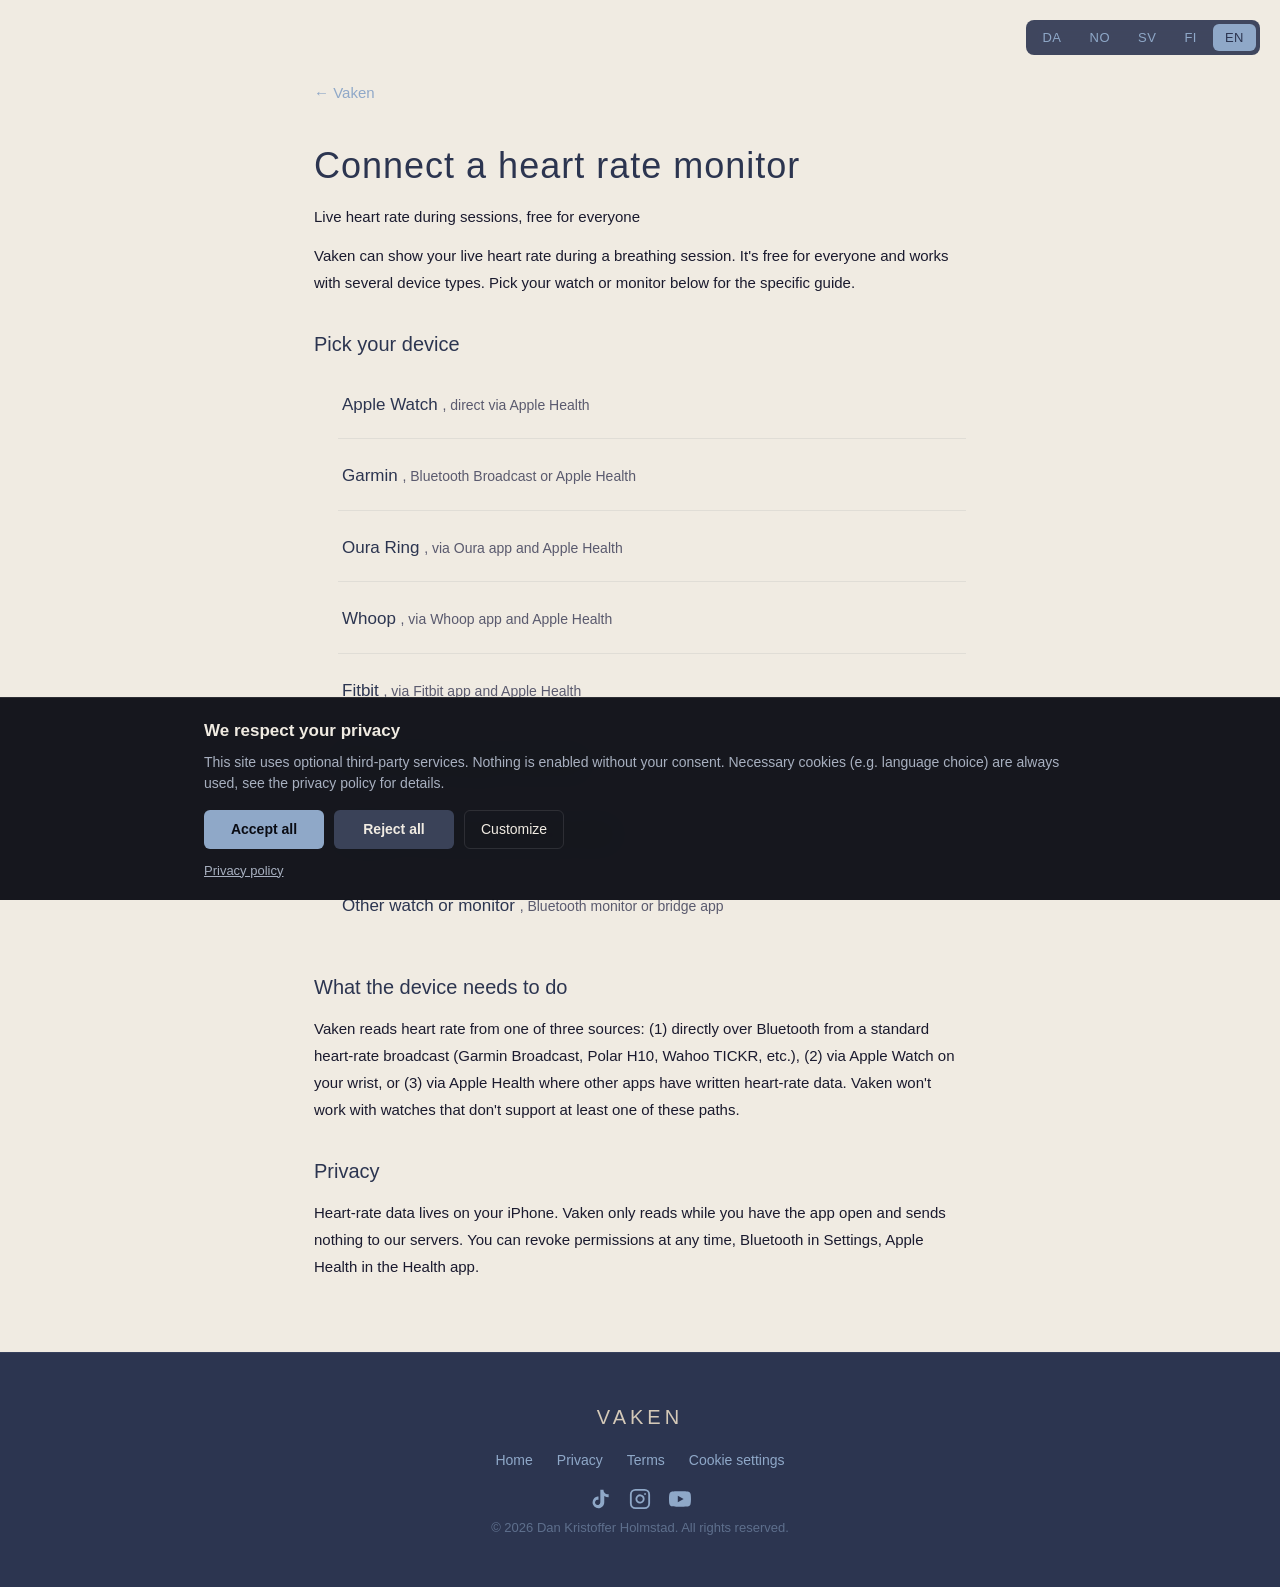
==== connect/index.html @ c530cd5b "feat(footer): tilføj TikTok, Instagram og YouTube i footer Sociale handles for HolmstadIT på alle tr" ====
<!DOCTYPE html>
<html lang="da">
<head>
    <meta charset="UTF-8">
    <meta name="viewport" content="width=device-width, initial-scale=1.0">
    <title>Tilkobl pulsmåler, Vaken</title>
    <meta name="description" content="Sådan får du live puls i Vaken. Apple Watch, Garmin, Oura Ring, Whoop, Fitbit, Polar, Suunto og andre Bluetooth-pulsmålere, gratis for alle.">
    <meta property="og:title" content="Tilkobl pulsmåler, Vaken">
    <meta property="og:description" content="Sådan får du live puls i Vaken, Apple Watch, Garmin, Oura, Whoop, Fitbit, Polar, Suunto og andre BLE-pulsmålere. Gratis for alle.">
    <meta property="og:url" content="https://vaken.dk/connect/">
    <meta property="og:image" content="https://vaken.dk/og-image.png">
    <meta property="og:type" content="website">
    <meta name="twitter:card" content="summary_large_image">
    <link rel="canonical" href="https://vaken.dk/connect/">
    <link rel="alternate" hreflang="x-default" href="https://vaken.dk/connect/">
    <link rel="alternate" hreflang="da" href="https://vaken.dk/connect/?lang=da">
    <link rel="alternate" hreflang="no" href="https://vaken.dk/connect/?lang=no">
    <link rel="alternate" hreflang="sv" href="https://vaken.dk/connect/?lang=sv">
    <link rel="alternate" hreflang="fi" href="https://vaken.dk/connect/?lang=fi">
    <link rel="alternate" hreflang="en" href="https://vaken.dk/connect/?lang=en">
    <link rel="stylesheet" href="/style.css">
    <link rel="stylesheet" href="/consent.css">
</head>
<body>
    <nav class="lang-nav" aria-label="Sprogvalg / Language">
        <button class="lang-btn active" data-lang="da" aria-label="Dansk" lang="da">DA</button>
        <button class="lang-btn" data-lang="no" aria-label="Norsk" lang="nb">NO</button>
        <button class="lang-btn" data-lang="sv" aria-label="Svenska" lang="sv">SV</button>
        <button class="lang-btn" data-lang="fi" aria-label="Suomi" lang="fi">FI</button>
        <button class="lang-btn" data-lang="en" aria-label="English" lang="en">EN</button>
    </nav>

    <section class="legal-page">
        <div class="container">
            <a href="/" class="back-link" data-da="&larr; Vaken" data-no="&larr; Vaken" data-sv="&larr; Vaken" data-fi="&larr; Vaken" data-en="&larr; Vaken">&larr; Vaken</a>

            <h1 data-da="Tilkobl pulsmåler" data-no="Koble til pulsmåler" data-sv="Anslut pulsmätare" data-fi="Yhdistä sykemittari" data-en="Connect a heart rate monitor">Tilkobl pulsmåler</h1>
            <p class="legal-date" data-da="Live puls under session, gratis for alle" data-no="Live puls under økt, gratis for alle" data-sv="Live puls under session, gratis för alla" data-fi="Live syke istunnon aikana, ilmainen kaikille" data-en="Live heart rate during sessions, free for everyone">Live puls under session, gratis for alle</p>

            <p data-da="Vaken kan vise din live puls under en vejrtræknings-session. Det er gratis for alle og virker med flere typer enheder. Vælg dit ur eller din pulsmåler nedenfor for at se den specifikke vejledning."
               data-no="Vaken kan vise live pulsen din under en pusteøkt. Det er gratis for alle og virker med flere typer enheter. Velg uret eller pulsmåleren din nedenfor for å se den spesifikke veiledningen."
               data-sv="Vaken kan visa din live puls under en andningssession. Det är gratis för alla och fungerar med flera typer av enheter. Välj din klocka eller pulsmätare nedan för att se den specifika guiden."
               data-fi="Vaken voi näyttää live sykkeesi hengitysistunnon aikana. Se on ilmainen kaikille ja toimii useiden laitetyyppien kanssa. Valitse kellosi tai sykemittarisi alta nähdäksesi tarkat ohjeet."
               data-en="Vaken can show your live heart rate during a breathing session. It's free for everyone and works with several device types. Pick your watch or monitor below for the specific guide.">
                Vaken kan vise din live puls under en vejrtræknings-session. Det er gratis for alle og virker med flere typer enheder. Vælg dit ur eller din pulsmåler nedenfor for at se den specifikke vejledning.
            </p>

            <h2 data-da="Vælg din enhed" data-no="Velg enheten din" data-sv="Välj din enhet" data-fi="Valitse laitteesi" data-en="Pick your device">Vælg din enhed</h2>

            <ul class="connect-list">
                <li><a href="/connect/apple-watch">Apple Watch <span class="connect-hint" data-da=", direkte via Apple Health" data-no=", direkte via Apple Health" data-sv=", direkt via Apple Health" data-fi=", suoraan Apple Healthin kautta" data-en=", direct via Apple Health">, direkte via Apple Health</span></a></li>
                <li><a href="/connect/garmin">Garmin <span class="connect-hint" data-da=", Bluetooth Broadcast eller Apple Health" data-no=", Bluetooth Broadcast eller Apple Health" data-sv=", Bluetooth Broadcast eller Apple Health" data-fi=", Bluetooth Broadcast tai Apple Health" data-en=", Bluetooth Broadcast or Apple Health">, Bluetooth Broadcast eller Apple Health</span></a></li>
                <li><a href="/connect/oura">Oura Ring <span class="connect-hint" data-da=", via Oura-app og Apple Health" data-no=", via Oura-app og Apple Health" data-sv=", via Oura-app och Apple Health" data-fi=", Oura-sovelluksen ja Apple Healthin kautta" data-en=", via Oura app and Apple Health">, via Oura-app og Apple Health</span></a></li>
                <li><a href="/connect/whoop">Whoop <span class="connect-hint" data-da=", via Whoop-app og Apple Health" data-no=", via Whoop-app og Apple Health" data-sv=", via Whoop-app och Apple Health" data-fi=", Whoop-sovelluksen ja Apple Healthin kautta" data-en=", via Whoop app and Apple Health">, via Whoop-app og Apple Health</span></a></li>
                <li><a href="/connect/fitbit">Fitbit <span class="connect-hint" data-da=", via Fitbit-app og Apple Health" data-no=", via Fitbit-app og Apple Health" data-sv=", via Fitbit-app och Apple Health" data-fi=", Fitbit-sovelluksen ja Apple Healthin kautta" data-en=", via Fitbit app and Apple Health">, via Fitbit-app og Apple Health</span></a></li>
                <li><a href="/connect/polar">Polar <span class="connect-hint" data-da=", Bluetooth-bælter eller Polar Flow" data-no=", Bluetooth-belter eller Polar Flow" data-sv=", Bluetooth-bälten eller Polar Flow" data-fi=", Bluetooth-vyö tai Polar Flow" data-en=", Bluetooth straps or Polar Flow">, Bluetooth-bælter eller Polar Flow</span></a></li>
                <li><a href="/connect/suunto">Suunto <span class="connect-hint" data-da=", via Suunto-app og Apple Health" data-no=", via Suunto-app og Apple Health" data-sv=", via Suunto-app och Apple Health" data-fi=", Suunto-sovelluksen ja Apple Healthin kautta" data-en=", via Suunto app and Apple Health">, via Suunto-app og Apple Health</span></a></li>
                <li><a href="/connect/other"><span data-da="Andet ur eller pulsmåler" data-no="Annet ur eller pulsmåler" data-sv="Annan klocka eller pulsmätare" data-fi="Muu kello tai sykemittari" data-en="Other watch or monitor">Andet ur eller pulsmåler</span> <span class="connect-hint" data-da=", Bluetooth-pulsmåler eller bridge-app" data-no=", Bluetooth-pulsmåler eller bridge-app" data-sv=", Bluetooth-pulsmätare eller bridge-app" data-fi=", Bluetooth-sykemittari tai bridge-sovellus" data-en=", Bluetooth monitor or bridge app">, Bluetooth-pulsmåler eller bridge-app</span></a></li>
            </ul>

            <h2 data-da="Hvad enheden skal kunne" data-no="Hva enheten må kunne" data-sv="Vad enheten behöver kunna" data-fi="Mitä laitteen pitää pystyä" data-en="What the device needs to do">Hvad enheten skal kunne</h2>
            <p data-da="Vaken læser puls fra en af tre kilder: (1) direkte over Bluetooth fra et standard pulsmåler-broadcast (Garmin Broadcast, Polar H10, Wahoo TICKR osv.), (2) via Apple Watch på dit håndled, eller (3) via Apple Health hvor andre apps har skrevet pulsdata ind. Vaken kommer ikke til at virke med ure der ikke understøtter mindst én af disse veje."
               data-no="Vaken leser puls fra én av tre kilder: (1) direkte over Bluetooth fra et standard pulsmåler-broadcast (Garmin Broadcast, Polar H10, Wahoo TICKR osv.), (2) via Apple Watch på håndleddet ditt, eller (3) via Apple Health hvor andre apper har skrevet pulsdata. Vaken vil ikke fungere med ure som ikke støtter minst én av disse veiene."
               data-sv="Vaken läser puls från en av tre källor: (1) direkt via Bluetooth från en standardpulsmätar-broadcast (Garmin Broadcast, Polar H10, Wahoo TICKR osv.), (2) via Apple Watch på handleden, eller (3) via Apple Health där andra appar har skrivit pulsdata. Vaken fungerar inte med klockor som inte stödjer minst en av dessa vägar."
               data-fi="Vaken lukee sykettä yhdestä kolmesta lähteestä: (1) suoraan Bluetoothin kautta standardisykemittarin broadcastista (Garmin Broadcast, Polar H10, Wahoo TICKR jne.), (2) ranteessasi olevan Apple Watchin kautta, tai (3) Apple Healthin kautta, johon muut sovellukset ovat kirjoittaneet sykedataa. Vaken ei toimi kelloilla, jotka eivät tue ainakin yhtä näistä reiteistä."
               data-en="Vaken reads heart rate from one of three sources: (1) directly over Bluetooth from a standard heart-rate broadcast (Garmin Broadcast, Polar H10, Wahoo TICKR, etc.), (2) via Apple Watch on your wrist, or (3) via Apple Health where other apps have written heart-rate data. Vaken won't work with watches that don't support at least one of these paths.">
                Vaken læser puls fra en af tre kilder: (1) direkte over Bluetooth fra et standard pulsmåler-broadcast (Garmin Broadcast, Polar H10, Wahoo TICKR osv.), (2) via Apple Watch på dit håndled, eller (3) via Apple Health hvor andre apps har skrevet pulsdata ind. Vaken kommer ikke til at virke med ure der ikke understøtter mindst én af disse veje.
            </p>

            <h2 data-da="Privatliv" data-no="Personvern" data-sv="Integritet" data-fi="Tietosuoja" data-en="Privacy">Privatliv</h2>
            <p data-da="Pulsdata bor på din iPhone. Vaken læser kun mens du har appen åben og sender intet til vores servere. Du kan trække tilladelser tilbage når som helst, Bluetooth i Indstillinger, Apple Health i Sundheds-appen."
               data-no="Pulsdata bor på iPhone-en din. Vaken leser kun mens du har appen åpen og sender ingenting til våre servere. Du kan trekke tillatelser tilbake når som helst, Bluetooth i Innstillinger, Apple Health i Helse-appen."
               data-sv="Pulsdata bor på din iPhone. Vaken läser bara medan du har appen öppen och skickar inget till våra servrar. Du kan dra tillbaka behörigheter när som helst, Bluetooth i Inställningar, Apple Health i Hälsa-appen."
               data-fi="Sykedata pysyy iPhonessasi. Vaken lukee vain kun sovellus on auki, eikä mitään lähetetä palvelimillemme. Voit perua luvat milloin tahansa, Bluetooth Asetuksissa, Apple Health Terveys-sovelluksessa."
               data-en="Heart-rate data lives on your iPhone. Vaken only reads while you have the app open and sends nothing to our servers. You can revoke permissions at any time, Bluetooth in Settings, Apple Health in the Health app.">
                Pulsdata bor på din iPhone. Vaken læser kun mens du har appen åben og sender intet til vores servere. Du kan trække tilladelser tilbage når som helst, Bluetooth i Indstillinger, Apple Health i Sundheds-appen.
            </p>
        </div>
    </section>

    <footer>
        <div class="container">
            <p class="footer-name">Vaken</p>
            <div class="footer-links">
                <a href="/" data-da="Forside" data-no="Forside" data-sv="Startsida" data-fi="Etusivu" data-en="Home">Forside</a>
                <a href="/privacy.html" data-da="Privatlivspolitik" data-no="Personvern" data-sv="Integritetspolicy" data-fi="Tietosuoja" data-en="Privacy">Privatlivspolitik</a>
                <a href="/terms.html" data-da="Vilkår" data-no="Vilkår" data-sv="Villkor" data-fi="Ehdot" data-en="Terms">Vilkår</a>
                <a href="#" data-cc-open-settings data-da="Cookie-indstillinger" data-no="Cookie-innstillinger" data-sv="Cookie-inställningar" data-fi="Evästeasetukset" data-en="Cookie settings">Cookie-indstillinger</a>
            </div>
            <div class="footer-social">
                <a href="https://www.tiktok.com/@HolmstadIT" aria-label="TikTok" target="_blank" rel="noopener noreferrer">
                    <svg viewBox="0 0 24 24" fill="currentColor" aria-hidden="true"><path d="M19.59 6.69a4.83 4.83 0 0 1-3.77-4.25V2h-3.45v13.67a2.89 2.89 0 0 1-5.2 1.74 2.89 2.89 0 0 1 2.31-4.64 2.93 2.93 0 0 1 .88.13V9.4a6.84 6.84 0 0 0-1-.05A6.33 6.33 0 0 0 5.8 20.1a6.34 6.34 0 0 0 10.86-4.43v-7a8.16 8.16 0 0 0 4.77 1.52v-3.4a4.85 4.85 0 0 1-1.84-.1z"/></svg>
                </a>
                <a href="https://www.instagram.com/holmstadit" aria-label="Instagram" target="_blank" rel="noopener noreferrer">
                    <svg viewBox="0 0 24 24" fill="none" stroke="currentColor" stroke-width="2" stroke-linecap="round" stroke-linejoin="round" aria-hidden="true"><rect x="2" y="2" width="20" height="20" rx="5" ry="5"/><path d="M16 11.37A4 4 0 1 1 12.63 8 4 4 0 0 1 16 11.37z"/><line x1="17.5" y1="6.5" x2="17.51" y2="6.5"/></svg>
                </a>
                <a href="https://www.youtube.com/@HolmstadIT" aria-label="YouTube" target="_blank" rel="noopener noreferrer">
                    <svg viewBox="0 0 24 24" fill="currentColor" aria-hidden="true"><path d="M23.5 6.2a3 3 0 0 0-2.1-2.1C19.6 3.6 12 3.6 12 3.6s-7.6 0-9.4.5A3 3 0 0 0 .5 6.2C0 8 0 12 0 12s0 4 .5 5.8a3 3 0 0 0 2.1 2.1c1.8.5 9.4.5 9.4.5s7.6 0 9.4-.5a3 3 0 0 0 2.1-2.1c.5-1.8.5-5.8.5-5.8s0-4-.5-5.8zM9.6 15.6V8.4l6.4 3.6-6.4 3.6z"/></svg>
                </a>
            </div>
            <p class="footer-copyright">&copy; 2026 Dan Kristoffer Holmstad. All rights reserved.</p>
        </div>
    </footer>

    <script>
        window.COOKIE_CONSENT_CONFIG = {
            privacyUrl: '/privacy',
            services: {
                'google-fonts': {
                    label: { da: 'Google Fonts', en: 'Google Fonts' },
                    description: {
                        da: 'Indlæser skrifttypen Inter fra Googles servere. Dette sender din IP-adresse til Google.',
                        en: 'Loads the Inter font from Google servers. This sends your IP address to Google.'
                    },
                    onAccept: function () {
                        var link = document.createElement('link');
                        link.rel = 'stylesheet';
                        link.href = 'https://fonts.googleapis.com/css2?family=Inter:wght@300;400;500;600&display=swap';
                        document.head.appendChild(link);
                    }
                }
            }
        };
    </script>
    <script src="/consent.js"></script>
    <script src="/script.js"></script>
</body>
</html>
---- style.css ----
/* Vaken Landing Page, vaken.dk */

:root {
    --fjord: #2C3550;
    --fjord-light: #3a4668;
    --sand: #D4C9B8;
    --steel: #8FA8C8;
    --birch: #F0EBE2;
    --white: #ffffff;
    --text: #1a1a2e;
    --text-muted: #5a5a6e;
}

* {
    margin: 0;
    padding: 0;
    box-sizing: border-box;
}

html {
    scroll-behavior: smooth;
}

body {
    font-family: 'Inter', -apple-system, BlinkMacSystemFont, sans-serif;
    color: var(--text);
    background: var(--birch);
    line-height: 1.6;
    overflow-x: hidden;
}

.container {
    max-width: 800px;
    margin: 0 auto;
    padding: 0 24px;
}

/* Language nav */
.lang-nav {
    position: fixed;
    top: 20px;
    right: 20px;
    z-index: 100;
    display: flex;
    gap: 4px;
    background: rgba(44, 53, 80, 0.9);
    backdrop-filter: blur(10px);
    border-radius: 8px;
    padding: 4px;
}

.lang-btn {
    background: none;
    border: none;
    color: var(--steel);
    font-family: 'Inter', sans-serif;
    font-size: 13px;
    font-weight: 500;
    padding: 6px 12px;
    border-radius: 6px;
    cursor: pointer;
    transition: all 0.2s;
    letter-spacing: 0.5px;
}

.lang-btn:hover {
    color: var(--white);
}

.lang-btn.active {
    background: var(--steel);
    color: var(--fjord);
}

/* Hero */
.hero {
    min-height: 100vh;
    display: flex;
    flex-direction: column;
    align-items: center;
    justify-content: center;
    text-align: center;
    background: var(--fjord);
    color: var(--sand);
    padding: 60px 24px;
    position: relative;
}

.ring-container {
    width: 180px;
    height: 180px;
    display: flex;
    align-items: center;
    justify-content: center;
    margin-bottom: 48px;
}

.ring {
    width: 120px;
    height: 120px;
    border: 3px solid var(--sand);
    border-radius: 50%;
    animation: breathe-hero 8s ease-in-out infinite;
    opacity: 0.8;
}

@keyframes breathe-hero {
    0% {
        transform: scale(0.7);
        opacity: 0.4;
        border-width: 3px;
    }
    37.5% { /* Peak ved 3s, enkelt keyframe giver blød overgang til udånding */
        transform: scale(1);
        opacity: 0.9;
        border-width: 3px;
    }
    100% {
        transform: scale(0.7);
        opacity: 0.4;
    }
}

.hero h1 {
    font-size: clamp(48px, 10vw, 80px);
    font-weight: 300;
    letter-spacing: 8px;
    text-transform: uppercase;
    margin-bottom: 16px;
    color: var(--birch);
}

.tagline {
    font-size: clamp(18px, 3vw, 24px);
    font-weight: 300;
    margin-bottom: 8px;
    color: var(--sand);
}

.subtitle {
    font-size: 15px;
    font-weight: 400;
    color: var(--steel);
    margin-bottom: 40px;
}

.cta-btn {
    display: inline-block;
    background: var(--sand);
    color: var(--fjord);
    text-decoration: none;
    font-family: 'Inter', sans-serif;
    font-size: 16px;
    font-weight: 500;
    padding: 14px 32px;
    border-radius: 8px;
    transition: all 0.3s;
    letter-spacing: 0.3px;
}

.cta-btn:hover {
    background: var(--birch);
    transform: translateY(-2px);
    box-shadow: 0 8px 24px rgba(0, 0, 0, 0.2);
}

/* Manifest, at-a-glance who + how + principles, just under hero */
.manifest {
    background: var(--fjord);
    color: var(--sand);
    padding: 72px 24px 88px;
    border-top: 1px solid rgba(143, 168, 200, 0.12);
}

.manifest .container {
    max-width: 760px;
}

.manifest-lead {
    font-size: clamp(17px, 2.4vw, 20px);
    line-height: 1.7;
    font-weight: 300;
    color: var(--birch);
    text-align: center;
    margin: 0 auto 48px;
    max-width: 640px;
}

.pledge {
    list-style: none;
    margin: 0;
    padding: 0;
    display: grid;
    grid-template-columns: repeat(3, 1fr);
    gap: 24px;
}

.pledge-item {
    display: flex;
    flex-direction: column;
    gap: 6px;
    padding: 20px 20px 22px;
    background: rgba(143, 168, 200, 0.06);
    border: 1px solid rgba(143, 168, 200, 0.14);
    border-radius: 10px;
    text-align: center;
}

.pledge-title {
    font-size: 15px;
    font-weight: 500;
    letter-spacing: 0.4px;
    color: var(--sand);
}

.pledge-body {
    font-size: 14px;
    line-height: 1.55;
    color: var(--steel);
    font-weight: 300;
}

@media (max-width: 600px) {
    .manifest {
        padding: 56px 20px 64px;
    }

    .pledge {
        grid-template-columns: 1fr;
        gap: 14px;
    }

    .pledge-item {
        padding: 16px 18px 18px;
    }
}

/* Try section - interactive ring */
.try-section {
    background: var(--fjord);
    padding: 80px 24px 100px;
    display: flex;
    flex-direction: column;
    align-items: center;
    gap: 32px;
    border-top: 1px solid rgba(143, 168, 200, 0.1);
}

.try-ring-container {
    display: flex;
    flex-direction: column;
    align-items: center;
    gap: 24px;
}

.try-ring {
    width: 200px;
    height: 200px;
    border: 3px solid var(--sand);
    border-radius: 50%;
    animation: breathe-try 8s linear infinite;
}

/* Sinus-bølge sampled med mange keyframes → én kontinuerlig bevægelse.
   Linear timing mellem samples → approksimerer rent sinus.
   3s indånding (0% → 37.5%), 5s udånding (37.5% → 100%). */
@keyframes breathe-try {
    0%    { transform: scale(0.500); opacity: 0.30; border-color: var(--steel); }
    4.7%  { transform: scale(0.519); opacity: 0.39; }
    9.4%  { transform: scale(0.573); opacity: 0.48; }
    14.1% { transform: scale(0.654); opacity: 0.57; }
    18.8% { transform: scale(0.750); opacity: 0.65; }
    23.4% { transform: scale(0.846); opacity: 0.74; }
    28.1% { transform: scale(0.927); opacity: 0.83; }
    32.8% { transform: scale(0.981); opacity: 0.92; }
    37.5% { transform: scale(1.000); opacity: 1.00; border-color: var(--sand); }
    45.3% { transform: scale(0.981); opacity: 0.92; }
    53.1% { transform: scale(0.927); opacity: 0.83; }
    60.9% { transform: scale(0.846); opacity: 0.74; }
    68.8% { transform: scale(0.750); opacity: 0.65; }
    76.6% { transform: scale(0.654); opacity: 0.57; }
    84.4% { transform: scale(0.573); opacity: 0.48; }
    92.2% { transform: scale(0.519); opacity: 0.39; }
    100%  { transform: scale(0.500); opacity: 0.30; border-color: var(--steel); }
}

.breathe-text {
    font-size: 15px;
    color: var(--steel);
    font-weight: 300;
    letter-spacing: 1px;
}

.rhythm-info {
    display: flex;
    align-items: center;
    gap: 12px;
    color: var(--sand);
    font-size: 18px;
    font-weight: 300;
}

.phase-label {
    min-width: 30px;
    text-align: center;
    opacity: 0.8;
}

.timer {
    font-size: 24px;
    font-weight: 300;
    opacity: 0.6;
    font-variant-numeric: tabular-nums;
}

/* Story */
.story {
    padding: 100px 24px;
    background: var(--birch);
}

.story h2 {
    font-size: clamp(28px, 5vw, 36px);
    font-weight: 300;
    color: var(--fjord);
    margin-bottom: 40px;
    text-align: center;
    letter-spacing: 1px;
}

.story blockquote {
    border-left: 3px solid var(--steel);
    padding: 24px 32px;
    margin: 0 0 32px 0;
    background: rgba(44, 53, 80, 0.04);
    border-radius: 0 8px 8px 0;
}

.story blockquote p {
    font-size: clamp(16px, 2.5vw, 19px);
    line-height: 1.8;
    color: var(--fjord);
    font-weight: 300;
    font-style: italic;
}

.story-body {
    font-size: 17px;
    line-height: 1.8;
    color: var(--text);
    max-width: 600px;
    margin: 0 auto 16px;
    text-align: center;
}

.story-author {
    text-align: center;
    color: var(--text-muted);
    font-size: 15px;
    font-weight: 400;
}

/* About */
.about {
    padding: 100px 24px;
    background: var(--white);
}

.about-layout {
    display: flex;
    align-items: center;
    gap: 56px;
    max-width: 900px;
    margin: 0 auto;
}

.about-image {
    flex: 0 0 320px;
}

.about-image img {
    width: 100%;
    border-radius: 12px;
    box-shadow: 0 12px 40px rgba(44, 53, 80, 0.15);
}

.about-text h2 {
    font-size: clamp(24px, 4vw, 32px);
    font-weight: 300;
    color: var(--fjord);
    margin-bottom: 20px;
    letter-spacing: 1px;
}

.about-text p {
    font-size: 16px;
    line-height: 1.8;
    color: var(--text);
    margin-bottom: 12px;
}

.about-text p:last-child {
    color: var(--text-muted);
}

@media (max-width: 700px) {
    .about-layout {
        flex-direction: column;
        gap: 32px;
        text-align: center;
    }

    .about-image {
        flex: none;
        max-width: 280px;
    }
}

/* Features */
.features {
    padding: 80px 24px 100px;
    background: var(--white);
}

.features h2 {
    font-size: clamp(28px, 5vw, 36px);
    font-weight: 300;
    color: var(--fjord);
    text-align: center;
    margin-bottom: 56px;
    letter-spacing: 1px;
}

.feature-grid {
    display: grid;
    grid-template-columns: repeat(auto-fit, minmax(240px, 1fr));
    gap: 40px;
    max-width: 900px;
    margin: 0 auto;
}

.feature-card {
    text-align: center;
    padding: 8px;
}

/* App demo video, kort skærmoptagelse af breathing-flowet i action.
   Placeret før screenshots-sektionen så brugeren ser bevægelsen først,
   så de tre stills som follow-up. Aspect-ratio reserverer plads inden
   videoen er loaded så layout ikke hopper. */
.app-demo {
    padding: 60px 24px 40px;
    background: var(--birch);
}

.app-demo h2 {
    font-size: clamp(24px, 4.5vw, 32px);
    font-weight: 300;
    color: var(--fjord);
    text-align: center;
    margin-bottom: 32px;
    letter-spacing: 1px;
}

.app-demo-video {
    display: block;
    width: 100%;
    max-width: 320px;
    height: auto;
    aspect-ratio: 720 / 1480;
    margin: 0 auto;
    border-radius: 28px;
    box-shadow: 0 16px 48px rgba(44, 53, 80, 0.22);
    background: var(--fjord);
}

/* App screenshots, viser hvordan appen ser ud i hånden, lige efter
   try-section så brugeren har "trukket vejret med ringen" og nu ser
   det live i appen. */
.app-screenshots {
    padding: 40px 24px 80px;
    background: var(--birch);
}

.app-screenshots h2 {
    font-size: clamp(24px, 4.5vw, 32px);
    font-weight: 300;
    color: var(--fjord);
    text-align: center;
    margin-bottom: 48px;
    letter-spacing: 1px;
}

.screenshots-grid {
    display: grid;
    grid-template-columns: repeat(auto-fit, minmax(220px, 1fr));
    gap: 40px;
    max-width: 900px;
    margin: 0 auto;
    align-items: start;
}

.screenshot-card {
    text-align: center;
}

.screenshot-card img {
    width: 100%;
    max-width: 260px;
    height: auto;
    border-radius: 28px;
    box-shadow: 0 12px 40px rgba(44, 53, 80, 0.18);
    display: block;
    margin: 0 auto;
}

.screenshot-caption {
    margin-top: 18px;
    font-size: 14px;
    color: var(--text-muted);
    line-height: 1.5;
}

.screenshot-link {
    display: inline-block;
    margin-top: 12px;
    font-size: 13px;
    color: var(--fjord);
    text-decoration: none;
    border-bottom: 1px solid rgba(44, 53, 80, 0.3);
    padding-bottom: 1px;
    transition: border-color 0.2s ease;
}

.screenshot-link:hover {
    border-bottom-color: var(--fjord);
}

/* Connect-overview liste på /connect/index.html */
.connect-list {
    list-style: none;
    margin: 24px 0 40px;
    padding: 0;
}

.connect-list li {
    margin: 0;
    padding: 0;
    border-bottom: 1px solid rgba(44, 53, 80, 0.08);
}

.connect-list li:last-child {
    border-bottom: none;
}

.connect-list a {
    display: block;
    padding: 18px 4px;
    color: var(--fjord);
    text-decoration: none;
    font-size: 17px;
    transition: color 0.2s ease;
}

.connect-list a:hover {
    color: var(--fjord-light);
}

.connect-hint {
    color: var(--text-muted);
    font-size: 14px;
    font-weight: 300;
}

.feature-icon {
    width: 48px;
    height: 48px;
    margin: 0 auto 20px;
    color: var(--steel);
}

.feature-icon svg {
    width: 100%;
    height: 100%;
}

.feature-card h3 {
    font-size: 17px;
    font-weight: 500;
    color: var(--fjord);
    margin-bottom: 10px;
}

.feature-card p {
    font-size: 15px;
    color: var(--text-muted);
    line-height: 1.6;
}

/* Audience */
.audience {
    padding: 80px 24px 100px;
    background: var(--birch);
}

.audience h2 {
    font-size: clamp(28px, 5vw, 36px);
    font-weight: 300;
    color: var(--fjord);
    text-align: center;
    margin-bottom: 48px;
    letter-spacing: 1px;
}

.audience-grid {
    display: grid;
    grid-template-columns: repeat(auto-fit, minmax(200px, 1fr));
    gap: 16px;
    max-width: 700px;
    margin: 0 auto;
}

.audience-item {
    background: var(--white);
    padding: 20px 24px;
    border-radius: 8px;
    text-align: center;
    font-size: 15px;
    font-weight: 400;
    color: var(--fjord);
    border: 1px solid rgba(44, 53, 80, 0.08);
    transition: transform 0.2s;
}

.audience-item:hover {
    transform: translateY(-2px);
    box-shadow: 0 4px 16px rgba(44, 53, 80, 0.08);
}

/* Signup */
.signup {
    padding: 100px 24px;
    background: var(--fjord);
    text-align: center;
}

.signup h2 {
    font-size: clamp(28px, 5vw, 36px);
    font-weight: 300;
    color: var(--birch);
    margin-bottom: 16px;
    letter-spacing: 1px;
}

.signup-text {
    font-size: 16px;
    color: var(--steel);
    margin-bottom: 40px;
    font-weight: 300;
}

.signup-form {
    display: flex;
    gap: 12px;
    max-width: 480px;
    margin: 0 auto;
    justify-content: center;
}

.signup-form input {
    flex: 1;
    min-width: 0;
    padding: 14px 20px;
    font-family: 'Inter', sans-serif;
    font-size: 16px;
    border: 2px solid rgba(143, 168, 200, 0.3);
    border-radius: 8px;
    background: rgba(255, 255, 255, 0.06);
    color: var(--birch);
    outline: none;
    transition: border-color 0.2s;
}

.signup-form input::placeholder {
    color: var(--steel);
    opacity: 0.6;
}

.signup-form input:focus {
    border-color: var(--steel);
}

.submit-btn {
    padding: 14px 28px;
    font-family: 'Inter', sans-serif;
    font-size: 16px;
    font-weight: 500;
    background: var(--sand);
    color: var(--fjord);
    border: none;
    border-radius: 8px;
    cursor: pointer;
    transition: all 0.3s;
    white-space: nowrap;
}

.submit-btn:hover {
    background: var(--birch);
    transform: translateY(-2px);
}

.signup-success {
    display: none;
    margin-top: 24px;
    font-size: 16px;
    color: var(--sand);
    font-weight: 400;
}

.signup-success.visible {
    display: block;
    animation: fadeIn 0.5s ease;
}

@keyframes fadeIn {
    from { opacity: 0; transform: translateY(8px); }
    to { opacity: 1; transform: translateY(0); }
}

/* Footer */
footer {
    padding: 48px 24px;
    background: var(--fjord);
    border-top: 1px solid rgba(143, 168, 200, 0.1);
    text-align: center;
}

.footer-name {
    font-size: 20px;
    font-weight: 300;
    letter-spacing: 4px;
    text-transform: uppercase;
    color: var(--sand);
    margin-bottom: 12px;
}

.footer-origin {
    font-size: 14px;
    color: var(--steel);
    font-weight: 300;
    margin-bottom: 8px;
    font-style: italic;
}

.footer-links {
    display: flex;
    gap: 24px;
    justify-content: center;
    margin: 16px 0;
}

.footer-links a {
    color: var(--steel);
    text-decoration: none;
    font-size: 14px;
    font-weight: 300;
    transition: color 0.2s;
}

.footer-links a:hover {
    color: var(--sand);
}

.footer-social {
    display: flex;
    gap: 18px;
    justify-content: center;
    margin: 16px 0 8px;
}

.footer-social a {
    color: var(--steel);
    display: inline-flex;
    transition: color 0.2s;
}

.footer-social a:hover {
    color: var(--sand);
}

.footer-social svg {
    width: 22px;
    height: 22px;
}

.footer-copyright {
    font-size: 13px;
    color: var(--steel);
    font-weight: 300;
    opacity: 0.5;
    margin-top: 8px;
}

/* Legal pages */
.legal-page {
    padding: 80px 24px 60px;
    background: var(--birch);
    min-height: 80vh;
}

.legal-page .container {
    max-width: 700px;
}

.back-link {
    display: inline-block;
    color: var(--steel);
    text-decoration: none;
    font-size: 15px;
    margin-bottom: 32px;
    transition: color 0.2s;
}

.back-link:hover {
    color: var(--fjord);
}

.legal-page h1 {
    font-size: clamp(28px, 5vw, 36px);
    font-weight: 300;
    color: var(--fjord);
    margin-bottom: 8px;
    letter-spacing: 1px;
}

.legal-date {
    font-size: 14px;
    color: var(--text-muted);
    margin-bottom: 40px;
}

.legal-page h2 {
    font-size: 20px;
    font-weight: 500;
    color: var(--fjord);
    margin: 32px 0 12px;
}

.legal-page h3 {
    font-size: 17px;
    font-weight: 500;
    color: var(--fjord-light);
    margin: 20px 0 8px;
}

.legal-page p {
    font-size: 15px;
    line-height: 1.8;
    color: var(--text);
    margin-bottom: 12px;
}

.legal-page ul {
    margin: 8px 0 16px 24px;
}

.legal-page li {
    font-size: 15px;
    line-height: 1.8;
    color: var(--text);
    margin-bottom: 4px;
}

/* Mobile */
@media (max-width: 600px) {
    .lang-nav {
        top: 12px;
        right: 12px;
    }

    .lang-btn {
        padding: 5px 10px;
        font-size: 12px;
    }

    .hero {
        padding: 80px 20px 60px;
    }

    .ring-container {
        width: 140px;
        height: 140px;
        margin-bottom: 36px;
    }

    .ring {
        width: 90px;
        height: 90px;
    }

    .try-ring {
        width: 160px;
        height: 160px;
    }

    .signup-form {
        flex-direction: column;
    }

    .signup-form input,
    .submit-btn {
        width: 100%;
    }

    .feature-grid {
        grid-template-columns: 1fr;
        gap: 32px;
    }

    .audience-grid {
        grid-template-columns: 1fr;
    }

    .story blockquote {
        padding: 16px 20px;
    }
}

/* Reduced motion */
@media (prefers-reduced-motion: reduce) {
    .ring,
    .try-ring {
        animation: none;
        opacity: 0.8;
        transform: scale(0.85);
    }

    html {
        scroll-behavior: auto;
    }
}
---- consent.css ----
/*!
 * Cookie consent banner, styling
 * Ligeværdig accept/afvis per Datatilsynets vejledning.
 * Neutrale default-farver; overstyres af hvert site via CSS-variabler:
 *   --cc-bg, --cc-surface, --cc-text, --cc-text-dim,
 *   --cc-border, --cc-accent, --cc-accent-text, --cc-reject, --cc-reject-text
 */

:root {
    --cc-bg: rgba(10, 12, 20, 0.95);
    --cc-surface: #1a1f2e;
    --cc-text: #f0ebe2;
    --cc-text-dim: #a8b0c0;
    --cc-border: rgba(255, 255, 255, 0.1);
    --cc-accent: #8fa8c8;
    --cc-accent-text: #0a0c14;
    --cc-reject: #3a4258;
    --cc-reject-text: #f0ebe2;
    --cc-focus: #d4c9b8;
}

.cc-banner {
    position: fixed;
    left: 0;
    right: 0;
    bottom: 0;
    z-index: 9998;
    background: var(--cc-bg);
    color: var(--cc-text);
    backdrop-filter: blur(12px);
    -webkit-backdrop-filter: blur(12px);
    border-top: 1px solid var(--cc-border);
    transform: translateY(100%);
    transition: transform 0.3s ease;
    font-family: inherit;
    font-size: 15px;
    line-height: 1.5;
}
.cc-banner.cc-visible {
    transform: translateY(0);
}
.cc-banner-inner {
    max-width: 920px;
    margin: 0 auto;
    padding: 20px 24px;
}
.cc-banner-title {
    margin: 0 0 8px;
    font-size: 17px;
    font-weight: 600;
    color: var(--cc-text);
}
.cc-banner-body {
    margin: 0 0 16px;
    color: var(--cc-text-dim);
    font-size: 14px;
}
.cc-banner-actions {
    display: flex;
    flex-wrap: wrap;
    gap: 10px;
    align-items: center;
}
.cc-banner-links {
    margin-top: 12px;
    font-size: 13px;
}
.cc-banner-links a {
    color: var(--cc-text-dim);
    text-decoration: underline;
}

/* Buttons, ligeværdig visuel vægt på accept og reject */
.cc-btn {
    display: inline-flex;
    align-items: center;
    justify-content: center;
    padding: 10px 20px;
    min-width: 120px;
    border: 1px solid transparent;
    border-radius: 6px;
    font-family: inherit;
    font-size: 14px;
    font-weight: 600;
    cursor: pointer;
    transition: opacity 0.15s, transform 0.05s;
    line-height: 1.2;
    text-align: center;
}
.cc-btn:focus-visible {
    outline: 2px solid var(--cc-focus);
    outline-offset: 2px;
}
.cc-btn:active { transform: translateY(1px); }

.cc-btn-accept {
    background: var(--cc-accent);
    color: var(--cc-accent-text);
}
.cc-btn-reject {
    background: var(--cc-reject);
    color: var(--cc-reject-text);
}
.cc-btn-accept:hover, .cc-btn-reject:hover { opacity: 0.88; }

.cc-btn-save {
    background: var(--cc-accent);
    color: var(--cc-accent-text);
}
.cc-btn-save:hover { opacity: 0.88; }

.cc-btn-link {
    background: transparent;
    color: var(--cc-text);
    border-color: var(--cc-border);
    min-width: auto;
    padding: 10px 16px;
    font-weight: 500;
}
.cc-btn-link:hover { background: rgba(255, 255, 255, 0.05); }

/* Settings modal */
.cc-modal {
    position: fixed;
    inset: 0;
    z-index: 9999;
    background: rgba(0, 0, 0, 0.6);
    display: none;
    align-items: center;
    justify-content: center;
    padding: 20px;
    overflow-y: auto;
}
.cc-modal.cc-visible { display: flex; }
.cc-modal-dialog {
    background: var(--cc-surface);
    color: var(--cc-text);
    border: 1px solid var(--cc-border);
    border-radius: 10px;
    max-width: 560px;
    width: 100%;
    padding: 24px;
    font-family: inherit;
    font-size: 15px;
    line-height: 1.5;
    box-shadow: 0 20px 60px rgba(0, 0, 0, 0.5);
    max-height: calc(100vh - 40px);
    overflow-y: auto;
}
.cc-modal-header {
    display: flex;
    justify-content: space-between;
    align-items: flex-start;
    margin-bottom: 12px;
}
.cc-modal-title {
    margin: 0;
    font-size: 20px;
    font-weight: 600;
}
.cc-modal-close {
    background: none;
    border: none;
    color: var(--cc-text-dim);
    font-size: 28px;
    line-height: 1;
    cursor: pointer;
    padding: 0;
    margin: 0;
    width: 32px;
    height: 32px;
}
.cc-modal-close:hover { color: var(--cc-text); }
.cc-modal-intro {
    margin: 0 0 20px;
    color: var(--cc-text-dim);
    font-size: 14px;
}

.cc-cat-list {
    display: flex;
    flex-direction: column;
    gap: 12px;
    margin-bottom: 20px;
}
.cc-cat {
    border: 1px solid var(--cc-border);
    border-radius: 8px;
    padding: 14px 16px;
}
.cc-cat-head {
    display: flex;
    justify-content: space-between;
    align-items: center;
    gap: 12px;
    margin-bottom: 6px;
}
.cc-cat-title {
    font-weight: 600;
    font-size: 15px;
}
.cc-cat-badge {
    font-size: 12px;
    color: var(--cc-text-dim);
    padding: 3px 10px;
    background: rgba(255, 255, 255, 0.05);
    border-radius: 12px;
    text-transform: uppercase;
    letter-spacing: 0.5px;
}
.cc-cat-desc {
    margin: 0;
    font-size: 13px;
    color: var(--cc-text-dim);
}

/* Toggle switch */
.cc-switch {
    position: relative;
    display: inline-block;
    width: 40px;
    height: 22px;
    flex-shrink: 0;
}
.cc-switch input {
    opacity: 0;
    width: 0;
    height: 0;
}
.cc-switch-slider {
    position: absolute;
    inset: 0;
    background: #3a4258;
    border-radius: 22px;
    cursor: pointer;
    transition: background 0.2s;
}
.cc-switch-slider::before {
    content: '';
    position: absolute;
    left: 3px;
    top: 3px;
    width: 16px;
    height: 16px;
    background: #fff;
    border-radius: 50%;
    transition: transform 0.2s;
}
.cc-switch input:checked + .cc-switch-slider {
    background: var(--cc-accent);
}
.cc-switch input:checked + .cc-switch-slider::before {
    transform: translateX(18px);
}
.cc-switch input:focus-visible + .cc-switch-slider {
    outline: 2px solid var(--cc-focus);
    outline-offset: 2px;
}

.cc-modal-actions {
    display: flex;
    flex-wrap: wrap;
    gap: 10px;
    justify-content: flex-end;
    padding-top: 12px;
    border-top: 1px solid var(--cc-border);
}
.cc-modal-version {
    margin-top: 10px;
    font-size: 11px;
    color: var(--cc-text-dim);
    text-align: right;
    opacity: 0.6;
}

/* Placeholder for blokeret tredjeparts-widget (fx Stripe) */
.cc-placeholder {
    display: inline-flex;
    flex-direction: column;
    align-items: center;
    justify-content: center;
    gap: 10px;
    padding: 24px;
    border: 1px dashed var(--cc-border);
    border-radius: 8px;
    background: rgba(255, 255, 255, 0.02);
    color: var(--cc-text-dim);
    font-size: 14px;
    text-align: center;
}
.cc-placeholder-text { margin: 0; }
.cc-placeholder .cc-btn { min-width: 140px; }

/* Mobile */
@media (max-width: 640px) {
    .cc-banner-actions { flex-direction: column; align-items: stretch; }
    .cc-btn { width: 100%; }
    .cc-modal-dialog { padding: 20px; }
    .cc-modal-actions { flex-direction: column-reverse; }
    .cc-modal-actions .cc-btn { width: 100%; }
}

/* Reduced motion */
@media (prefers-reduced-motion: reduce) {
    .cc-banner { transition: none; }
    .cc-switch-slider, .cc-switch-slider::before { transition: none; }
}
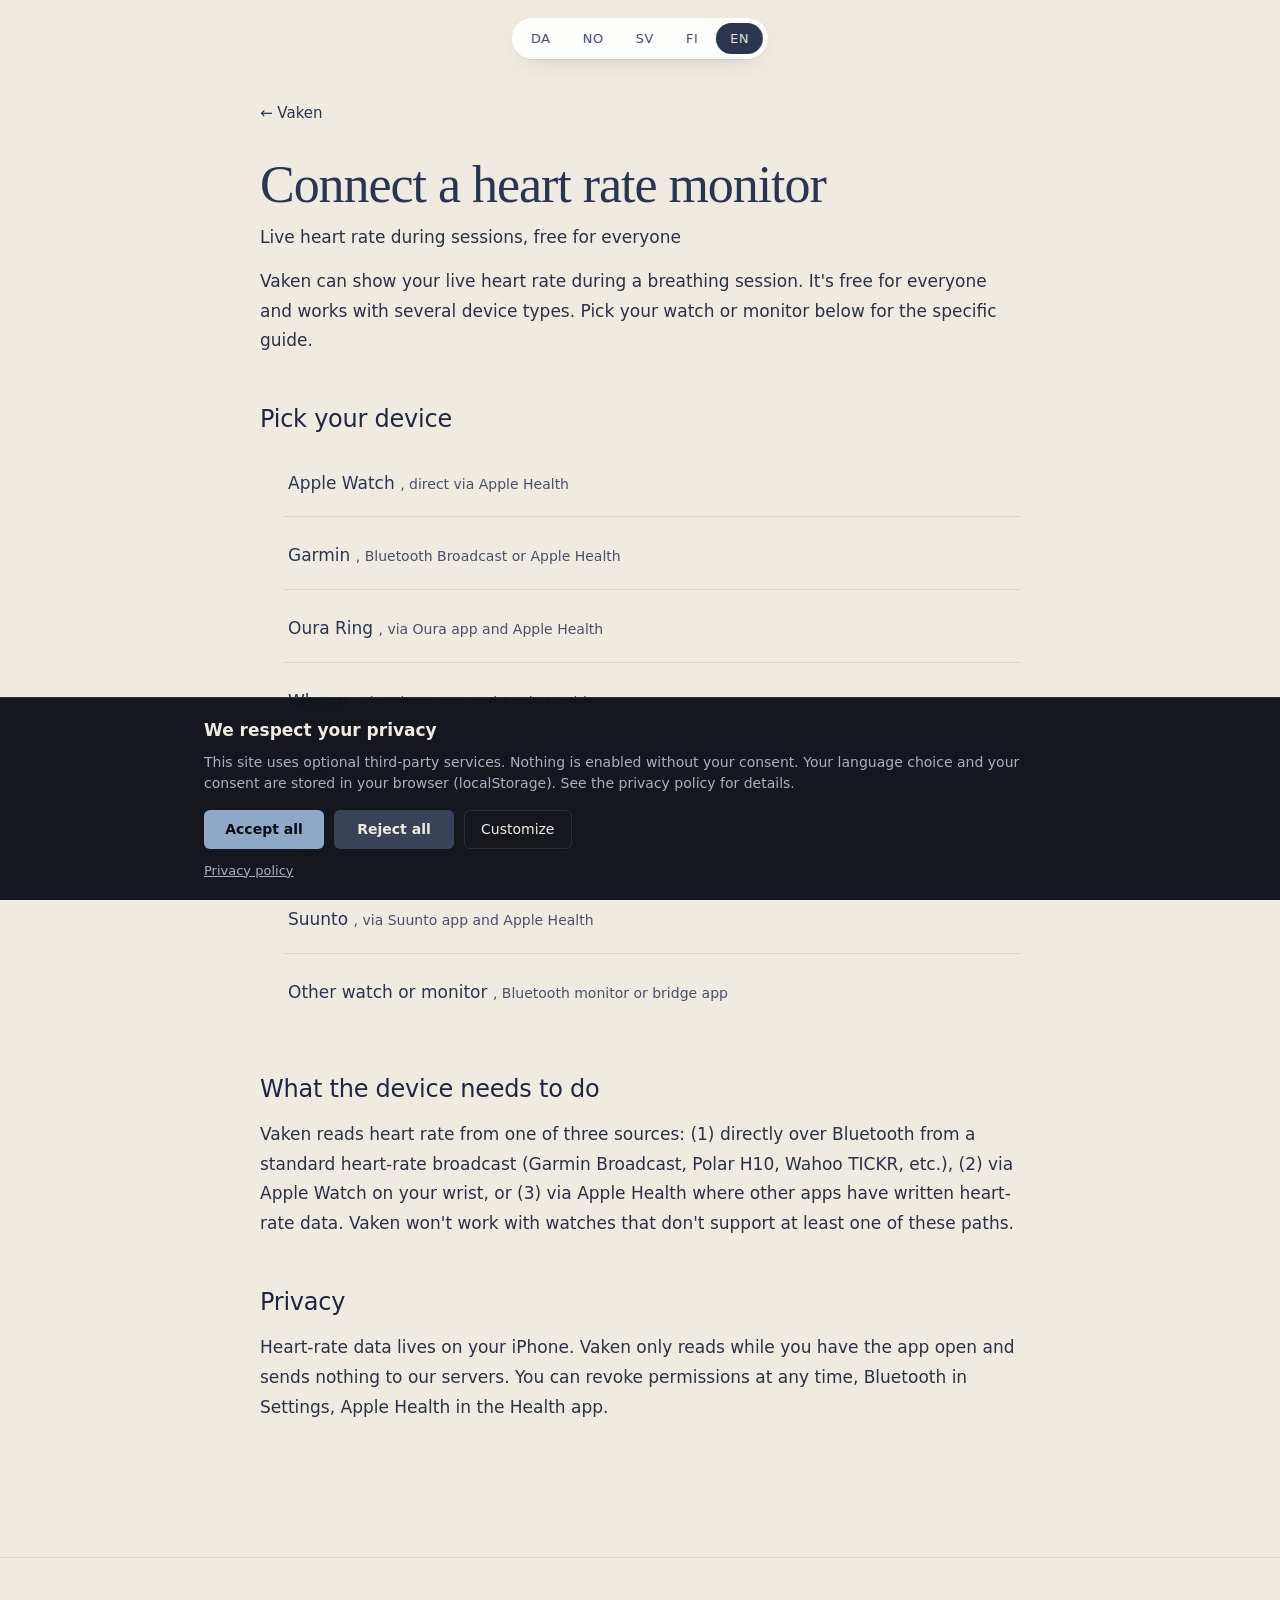
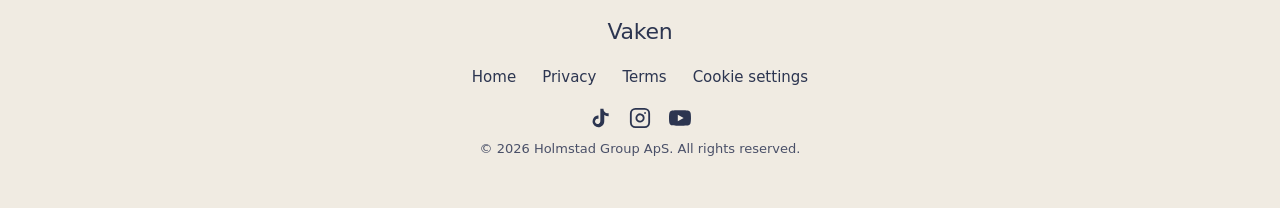
==== commit 99da998f: "fix(site): correct texts, crisis help and consent from review Text review: - Crisis help is the same" ====
--- a/connect/index.html
+++ b/connect/index.html
@@ -37,12 +37,12 @@
             <h1 data-da="Tilkobl pulsmåler" data-no="Koble til pulsmåler" data-sv="Anslut pulsmätare" data-fi="Yhdistä sykemittari" data-en="Connect a heart rate monitor">Tilkobl pulsmåler</h1>
             <p class="legal-date" data-da="Live puls under session, gratis for alle" data-no="Live puls under økt, gratis for alle" data-sv="Live puls under session, gratis för alla" data-fi="Live syke istunnon aikana, ilmainen kaikille" data-en="Live heart rate during sessions, free for everyone">Live puls under session, gratis for alle</p>
 
-            <p data-da="Vaken kan vise din live puls under en vejrtræknings-session. Det er gratis for alle og virker med flere typer enheder. Vælg dit ur eller din pulsmåler nedenfor for at se den specifikke vejledning."
+            <p data-da="Vaken kan vise din live puls under en vejrtrækningssession. Det er gratis for alle og virker med flere typer enheder. Vælg dit ur eller din pulsmåler nedenfor for at se den specifikke vejledning."
                data-no="Vaken kan vise live pulsen din under en pusteøkt. Det er gratis for alle og virker med flere typer enheter. Velg uret eller pulsmåleren din nedenfor for å se den spesifikke veiledningen."
                data-sv="Vaken kan visa din live puls under en andningssession. Det är gratis för alla och fungerar med flera typer av enheter. Välj din klocka eller pulsmätare nedan för att se den specifika guiden."
                data-fi="Vaken voi näyttää live sykkeesi hengitysistunnon aikana. Se on ilmainen kaikille ja toimii useiden laitetyyppien kanssa. Valitse kellosi tai sykemittarisi alta nähdäksesi tarkat ohjeet."
                data-en="Vaken can show your live heart rate during a breathing session. It's free for everyone and works with several device types. Pick your watch or monitor below for the specific guide.">
-                Vaken kan vise din live puls under en vejrtræknings-session. Det er gratis for alle og virker med flere typer enheder. Vælg dit ur eller din pulsmåler nedenfor for at se den specifikke vejledning.
+                Vaken kan vise din live puls under en vejrtrækningssession. Det er gratis for alle og virker med flere typer enheder. Vælg dit ur eller din pulsmåler nedenfor for at se den specifikke vejledning.
             </p>
 
             <h2 data-da="Vælg din enhed" data-no="Velg enheten din" data-sv="Välj din enhet" data-fi="Valitse laitteesi" data-en="Pick your device">Vælg din enhed</h2>
@@ -60,7 +60,7 @@
 
             <h2 data-da="Hvad enheden skal kunne" data-no="Hva enheten må kunne" data-sv="Vad enheten behöver kunna" data-fi="Mitä laitteen pitää pystyä" data-en="What the device needs to do">Hvad enheten skal kunne</h2>
             <p data-da="Vaken læser puls fra en af tre kilder: (1) direkte over Bluetooth fra et standard pulsmåler-broadcast (Garmin Broadcast, Polar H10, Wahoo TICKR osv.), (2) via Apple Watch på dit håndled, eller (3) via Apple Health hvor andre apps har skrevet pulsdata ind. Vaken kommer ikke til at virke med ure der ikke understøtter mindst én af disse veje."
-               data-no="Vaken leser puls fra én av tre kilder: (1) direkte over Bluetooth fra et standard pulsmåler-broadcast (Garmin Broadcast, Polar H10, Wahoo TICKR osv.), (2) via Apple Watch på håndleddet ditt, eller (3) via Apple Health hvor andre apper har skrevet pulsdata. Vaken vil ikke fungere med ure som ikke støtter minst én av disse veiene."
+               data-no="Vaken leser puls fra én av tre kilder: (1) direkte over Bluetooth fra et standard pulsmåler-broadcast (Garmin Broadcast, Polar H10, Wahoo TICKR osv.), (2) via Apple Watch på håndleddet ditt, eller (3) via Apple Health hvor andre apper har skrevet pulsdata. Vaken vil ikke fungere med klokker som ikke støtter minst én av disse veiene."
                data-sv="Vaken läser puls från en av tre källor: (1) direkt via Bluetooth från en standardpulsmätar-broadcast (Garmin Broadcast, Polar H10, Wahoo TICKR osv.), (2) via Apple Watch på handleden, eller (3) via Apple Health där andra appar har skrivit pulsdata. Vaken fungerar inte med klockor som inte stödjer minst en av dessa vägar."
                data-fi="Vaken lukee sykettä yhdestä kolmesta lähteestä: (1) suoraan Bluetoothin kautta standardisykemittarin broadcastista (Garmin Broadcast, Polar H10, Wahoo TICKR jne.), (2) ranteessasi olevan Apple Watchin kautta, tai (3) Apple Healthin kautta, johon muut sovellukset ovat kirjoittaneet sykedataa. Vaken ei toimi kelloilla, jotka eivät tue ainakin yhtä näistä reiteistä."
                data-en="Vaken reads heart rate from one of three sources: (1) directly over Bluetooth from a standard heart-rate broadcast (Garmin Broadcast, Polar H10, Wahoo TICKR, etc.), (2) via Apple Watch on your wrist, or (3) via Apple Health where other apps have written heart-rate data. Vaken won't work with watches that don't support at least one of these paths.">
@@ -68,12 +68,12 @@
             </p>
 
             <h2 data-da="Privatliv" data-no="Personvern" data-sv="Integritet" data-fi="Tietosuoja" data-en="Privacy">Privatliv</h2>
-            <p data-da="Pulsdata bor på din iPhone. Vaken læser kun mens du har appen åben og sender intet til vores servere. Du kan trække tilladelser tilbage når som helst, Bluetooth i Indstillinger, Apple Health i Sundheds-appen."
+            <p data-da="Pulsdata bor på din iPhone. Vaken læser kun mens du har appen åben og sender intet til vores servere. Du kan trække tilladelser tilbage når som helst, Bluetooth i Indstillinger, Apple Health i Sundhed-appen."
                data-no="Pulsdata bor på iPhone-en din. Vaken leser kun mens du har appen åpen og sender ingenting til våre servere. Du kan trekke tillatelser tilbake når som helst, Bluetooth i Innstillinger, Apple Health i Helse-appen."
                data-sv="Pulsdata bor på din iPhone. Vaken läser bara medan du har appen öppen och skickar inget till våra servrar. Du kan dra tillbaka behörigheter när som helst, Bluetooth i Inställningar, Apple Health i Hälsa-appen."
                data-fi="Sykedata pysyy iPhonessasi. Vaken lukee vain kun sovellus on auki, eikä mitään lähetetä palvelimillemme. Voit perua luvat milloin tahansa, Bluetooth Asetuksissa, Apple Health Terveys-sovelluksessa."
                data-en="Heart-rate data lives on your iPhone. Vaken only reads while you have the app open and sends nothing to our servers. You can revoke permissions at any time, Bluetooth in Settings, Apple Health in the Health app.">
-                Pulsdata bor på din iPhone. Vaken læser kun mens du har appen åben og sender intet til vores servere. Du kan trække tilladelser tilbage når som helst, Bluetooth i Indstillinger, Apple Health i Sundheds-appen.
+                Pulsdata bor på din iPhone. Vaken læser kun mens du har appen åben og sender intet til vores servere. Du kan trække tilladelser tilbage når som helst, Bluetooth i Indstillinger, Apple Health i Sundhed-appen.
             </p>
         </div>
     </section>
@@ -83,7 +83,7 @@
             <p class="footer-name">Vaken</p>
             <div class="footer-links">
                 <a href="/" data-da="Forside" data-no="Forside" data-sv="Startsida" data-fi="Etusivu" data-en="Home">Forside</a>
-                <a href="/privacy.html" data-da="Privatlivspolitik" data-no="Personvern" data-sv="Integritetspolicy" data-fi="Tietosuoja" data-en="Privacy">Privatlivspolitik</a>
+                <a href="/privacy.html" data-da="Privatlivspolitik" data-no="Personvernerklæring" data-sv="Integritetspolicy" data-fi="Tietosuojakäytäntö" data-en="Privacy">Privatlivspolitik</a>
                 <a href="/terms.html" data-da="Vilkår" data-no="Vilkår" data-sv="Villkor" data-fi="Ehdot" data-en="Terms">Vilkår</a>
                 <a href="#" data-cc-open-settings data-da="Cookie-indstillinger" data-no="Cookie-innstillinger" data-sv="Cookie-inställningar" data-fi="Evästeasetukset" data-en="Cookie settings">Cookie-indstillinger</a>
             </div>
@@ -98,21 +98,47 @@
                     <svg viewBox="0 0 24 24" fill="currentColor" aria-hidden="true"><path d="M23.5 6.2a3 3 0 0 0-2.1-2.1C19.6 3.6 12 3.6 12 3.6s-7.6 0-9.4.5A3 3 0 0 0 .5 6.2C0 8 0 12 0 12s0 4 .5 5.8a3 3 0 0 0 2.1 2.1c1.8.5 9.4.5 9.4.5s7.6 0 9.4-.5a3 3 0 0 0 2.1-2.1c.5-1.8.5-5.8.5-5.8s0-4-.5-5.8zM9.6 15.6V8.4l6.4 3.6-6.4 3.6z"/></svg>
                 </a>
             </div>
-            <p class="footer-copyright">&copy; 2026 Dan Kristoffer Holmstad. All rights reserved.</p>
+            <p class="footer-copyright" data-da="&copy; 2026 Holmstad Group ApS. Alle rettigheder forbeholdes." data-no="&copy; 2026 Holmstad Group ApS. Alle rettigheter forbeholdt." data-sv="&copy; 2026 Holmstad Group ApS. Alla rättigheter förbehållna." data-fi="&copy; 2026 Holmstad Group ApS. Kaikki oikeudet pidätetään." data-en="&copy; 2026 Holmstad Group ApS. All rights reserved.">&copy; 2026 Holmstad Group ApS. Alle rettigheder forbeholdes.</p>
         </div>
     </footer>
 
     <script>
         window.COOKIE_CONSENT_CONFIG = {
             privacyUrl: '/privacy',
+            detectLang: function () {
+                var m = /[?&]lang=(da|no|sv|fi|en)(&|$)/.exec(window.location.search);
+                if (m) return m[1];
+                try {
+                    var l = localStorage.getItem('vaken-lang');
+                    if (l) return l;
+                } catch (e) {}
+                var b = (navigator.language || 'en').toLowerCase();
+                if (b.indexOf('da') === 0) return 'da';
+                if (b.indexOf('nb') === 0 || b.indexOf('nn') === 0 || b.indexOf('no') === 0) return 'no';
+                if (b.indexOf('sv') === 0) return 'sv';
+                if (b.indexOf('fi') === 0) return 'fi';
+                return 'en';
+            },
             services: {
                 'google-fonts': {
-                    label: { da: 'Google Fonts', en: 'Google Fonts' },
+                    label: {
+                        da: 'Google Fonts', no: 'Google Fonts', sv: 'Google Fonts',
+                        fi: 'Google Fonts', en: 'Google Fonts'
+                    },
                     description: {
-                        da: 'Indlæser skrifttypen Inter fra Googles servere. Dette sender din IP-adresse til Google.',
-                        en: 'Loads the Inter font from Google servers. This sends your IP address to Google.'
+                        da: 'Indlæser skrifttypen Inter fra Googles servere. Dette sender din IP-adresse til Google. Uden samtykke bruges en fallback-skrifttype.',
+                        no: 'Laster skriften Inter fra Googles servere. Dette sender IP-adressen din til Google. Uten samtykke brukes en fallback-skrift.',
+                        sv: 'Laddar typsnittet Inter från Googles servrar. Detta skickar din IP-adress till Google. Utan samtycke används ett fallback-typsnitt.',
+                        fi: 'Lataa Inter-kirjasimen Googlen palvelimilta. Tämä lähettää IP-osoitteesi Googlelle. Ilman suostumusta käytetään varakirjasinta.',
+                        en: 'Loads the Inter font from Google servers. This sends your IP address to Google. A fallback font is used without consent.'
                     },
                     onAccept: function () {
+                        var pc1 = document.createElement('link');
+                        pc1.rel = 'preconnect'; pc1.href = 'https://fonts.googleapis.com';
+                        document.head.appendChild(pc1);
+                        var pc2 = document.createElement('link');
+                        pc2.rel = 'preconnect'; pc2.href = 'https://fonts.gstatic.com'; pc2.crossOrigin = '';
+                        document.head.appendChild(pc2);
                         var link = document.createElement('link');
                         link.rel = 'stylesheet';
                         link.href = 'https://fonts.googleapis.com/css2?family=Inter:wght@300;400;500;600&display=swap';
--- a/style.css
+++ b/style.css
@@ -1,256 +1,250 @@
-/* Vaken Landing Page, vaken.dk */
+/* Vaken, vaken.dk. Design "Birk": varm birkehvid, fjordblå, sand og stålblå. */
 
 :root {
     --fjord: #2C3550;
-    --fjord-light: #3a4668;
+    --fjord-dark: #1F2740;
+    --fjord-light: #3D4868;
     --sand: #D4C9B8;
     --steel: #8FA8C8;
     --birch: #F0EBE2;
-    --white: #ffffff;
-    --text: #1a1a2e;
-    --text-muted: #5a5a6e;
-}
-
-* {
-    margin: 0;
-    padding: 0;
-    box-sizing: border-box;
-}
-
-html {
-    scroll-behavior: smooth;
-}
+    --card: #FBF8F2;
+    --ink: #1A1F30;
+    --text-muted: #4a5068;
+    --line: #dcd4c6;
+    --tint-blue: #DCE4F0;
+    --tint-sand: #E7DFCF;
+    --tint-steel: #CFD6E4;
+    --serif: ui-serif, "New York", "Iowan Old Style", Georgia, serif;
+    --sans: 'Inter', -apple-system, BlinkMacSystemFont, "SF Pro Text", system-ui, sans-serif;
+    --radius: 32px;
+}
+
+* { margin: 0; padding: 0; box-sizing: border-box; }
+
+html { scroll-behavior: smooth; }
 
 body {
-    font-family: 'Inter', -apple-system, BlinkMacSystemFont, sans-serif;
-    color: var(--text);
+    font-family: var(--sans);
+    color: var(--ink);
     background: var(--birch);
     line-height: 1.6;
     overflow-x: hidden;
-}
+    -webkit-font-smoothing: antialiased;
+}
+
+img { max-width: 100%; display: block; }
+a { color: inherit; }
+:focus-visible { outline: 3px solid var(--fjord); outline-offset: 3px; border-radius: 6px; }
+.try-section :focus-visible, .signup .container :focus-visible, .hero-panel :focus-visible { outline-color: var(--sand); }
 
 .container {
-    max-width: 800px;
+    max-width: 1200px;
     margin: 0 auto;
-    padding: 0 24px;
-}
-
-/* Language nav */
+    padding: 0 40px;
+}
+
+/* ---------- Sprogvalg (fast pille i toppen) ---------- */
 .lang-nav {
-    position: fixed;
-    top: 20px;
-    right: 20px;
+    position: absolute;
+    top: 18px;
+    left: 50%;
+    transform: translateX(-50%);
     z-index: 100;
     display: flex;
     gap: 4px;
-    background: rgba(44, 53, 80, 0.9);
+    background: rgba(255, 255, 255, 0.92);
     backdrop-filter: blur(10px);
-    border-radius: 8px;
-    padding: 4px;
+    -webkit-backdrop-filter: blur(10px);
+    border-radius: 99px;
+    padding: 5px;
+    box-shadow: 0 1px 0 rgba(26, 31, 48, 0.08), 0 8px 24px -12px rgba(26, 31, 48, 0.25);
 }
 
 .lang-btn {
     background: none;
     border: none;
-    color: var(--steel);
-    font-family: 'Inter', sans-serif;
+    color: var(--fjord-light);
+    font-family: var(--sans);
     font-size: 13px;
     font-weight: 500;
-    padding: 6px 12px;
-    border-radius: 6px;
+    padding: 8px 14px;
+    border-radius: 99px;
     cursor: pointer;
-    transition: all 0.2s;
-    letter-spacing: 0.5px;
-}
-
-.lang-btn:hover {
-    color: var(--white);
-}
-
-.lang-btn.active {
-    background: var(--steel);
+    transition: background 0.2s, color 0.2s;
+    letter-spacing: 0.04em;
+}
+
+.lang-btn:hover { color: var(--fjord-dark); background: rgba(44, 53, 80, 0.08); }
+.lang-btn.active { background: var(--fjord); color: var(--birch); }
+
+/* ---------- Topbar ---------- */
+.site-header {
+    max-width: 1200px;
+    margin: 0 auto;
+    padding: 24px 40px;
+    display: flex;
+    align-items: center;
+    justify-content: space-between;
+    min-height: 84px;
+}
+
+.logo {
+    display: inline-flex;
+    align-items: center;
+    gap: 10px;
+    font-size: 24px;
+    font-weight: 500;
+    letter-spacing: -0.01em;
     color: var(--fjord);
-}
-
-/* Hero */
+    text-decoration: none;
+}
+
+.logo svg { width: 24px; height: 24px; }
+
+/* ---------- Knapper ---------- */
+.cta-btn {
+    display: inline-block;
+    background: var(--fjord);
+    color: var(--birch);
+    padding: 16px 32px;
+    border-radius: 99px;
+    font-weight: 500;
+    font-size: 16px;
+    text-decoration: none;
+    border: 1.5px solid var(--fjord);
+    transition: transform 0.2s, background 0.2s, box-shadow 0.2s;
+}
+
+.cta-btn:hover {
+    background: var(--fjord-dark);
+    transform: translateY(-2px);
+    box-shadow: 0 10px 24px -10px rgba(31, 39, 64, 0.5);
+}
+
+.cta-btn.small { padding: 11px 22px; font-size: 14px; }
+.cta-btn.ghost { background: transparent; color: var(--fjord); }
+.cta-btn.ghost:hover { background: rgba(44, 53, 80, 0.07); box-shadow: none; }
+
+/* ---------- Hero ---------- */
 .hero {
-    min-height: 100vh;
+    max-width: 1200px;
+    margin: 0 auto;
+    padding: 40px 40px 100px;
+    display: grid;
+    grid-template-columns: 1.05fr 1fr;
+    gap: 56px;
+    align-items: center;
+}
+
+.hero h1 {
+    font-family: var(--serif);
+    font-weight: 400;
+    font-size: clamp(44px, 6vw, 76px);
+    line-height: 1.04;
+    letter-spacing: -0.02em;
+    color: var(--fjord);
+    text-wrap: balance;
+}
+
+.subtitle {
+    font-size: 21px;
+    line-height: 1.5;
+    color: var(--text-muted);
+    margin: 26px 0 38px;
+    max-width: 30em;
+}
+
+.hero-actions { display: flex; gap: 14px; flex-wrap: wrap; }
+
+.hero-panel {
+    background: var(--fjord);
+    border-radius: var(--radius);
+    aspect-ratio: 1 / 1.08;
+    position: relative;
+    overflow: hidden;
+    display: grid;
+    place-items: center;
+}
+
+.hero-ring {
+    position: absolute;
+    width: 78%;
+    color: var(--sand);
+    opacity: 0.4;
+    animation: breathe 8s ease-in-out infinite;
+}
+
+.hero-phone img { width: 100%; height: auto; }
+
+.hero-ring svg { width: 100%; height: auto; display: block; }
+
+.hero-phone {
+    position: relative;
+    width: 46%;
+    margin-top: 18%;
+    transform: rotate(3deg);
+    border-radius: 38px;
+    border: 7px solid #0d1120;
+    background: #0d1120;
+    overflow: hidden;
+    box-shadow: 0 30px 60px -20px rgba(0, 0, 0, 0.5);
+}
+
+@keyframes breathe {
+    0%, 100% { transform: scale(0.82); }
+    37.5% { transform: scale(1); }
+}
+
+/* ---------- Manifest og løfter ---------- */
+.manifest {
+    background: var(--sand);
+    border-radius: var(--radius);
+    margin: 0 auto;
+    max-width: 1120px;
+    padding: 64px 56px;
+}
+
+.manifest .container { max-width: none; padding: 0; }
+
+.manifest-lead {
+    font-family: var(--serif);
+    font-size: clamp(22px, 2.6vw, 30px);
+    line-height: 1.4;
+    color: var(--fjord-dark);
+    margin: 0 0 44px;
+    max-width: 34em;
+}
+
+.pledge {
+    list-style: none;
+    display: grid;
+    grid-template-columns: repeat(3, 1fr);
+    gap: 40px;
+}
+
+.pledge-title { display: block; font-size: 26px; font-weight: 500; color: var(--fjord-dark); margin-bottom: 8px; letter-spacing: -0.01em; }
+.pledge-body { display: block; font-size: 17px; line-height: 1.5; color: #3d4660; }
+
+/* ---------- Prøv ringen ---------- */
+.try-section {
+    background: var(--fjord);
+    color: var(--sand);
+    border-radius: var(--radius);
+    max-width: 1120px;
+    margin: 24px auto 0;
+    padding: 80px 24px;
     display: flex;
     flex-direction: column;
     align-items: center;
-    justify-content: center;
-    text-align: center;
-    background: var(--fjord);
-    color: var(--sand);
-    padding: 60px 24px;
+    gap: 36px;
+}
+
+.try-ring-container {
+    width: 240px;
+    height: 240px;
     position: relative;
-}
-
-.ring-container {
-    width: 180px;
-    height: 180px;
-    display: flex;
-    align-items: center;
-    justify-content: center;
-    margin-bottom: 48px;
-}
-
-.ring {
-    width: 120px;
-    height: 120px;
-    border: 3px solid var(--sand);
-    border-radius: 50%;
-    animation: breathe-hero 8s ease-in-out infinite;
-    opacity: 0.8;
-}
-
-@keyframes breathe-hero {
-    0% {
-        transform: scale(0.7);
-        opacity: 0.4;
-        border-width: 3px;
-    }
-    37.5% { /* Peak ved 3s, enkelt keyframe giver blød overgang til udånding */
-        transform: scale(1);
-        opacity: 0.9;
-        border-width: 3px;
-    }
-    100% {
-        transform: scale(0.7);
-        opacity: 0.4;
-    }
-}
-
-.hero h1 {
-    font-size: clamp(48px, 10vw, 80px);
-    font-weight: 300;
-    letter-spacing: 8px;
-    text-transform: uppercase;
-    margin-bottom: 16px;
-    color: var(--birch);
-}
-
-.tagline {
-    font-size: clamp(18px, 3vw, 24px);
-    font-weight: 300;
-    margin-bottom: 8px;
-    color: var(--sand);
-}
-
-.subtitle {
-    font-size: 15px;
-    font-weight: 400;
-    color: var(--steel);
-    margin-bottom: 40px;
-}
-
-.cta-btn {
-    display: inline-block;
-    background: var(--sand);
-    color: var(--fjord);
-    text-decoration: none;
-    font-family: 'Inter', sans-serif;
-    font-size: 16px;
-    font-weight: 500;
-    padding: 14px 32px;
-    border-radius: 8px;
-    transition: all 0.3s;
-    letter-spacing: 0.3px;
-}
-
-.cta-btn:hover {
-    background: var(--birch);
-    transform: translateY(-2px);
-    box-shadow: 0 8px 24px rgba(0, 0, 0, 0.2);
-}
-
-/* Manifest, at-a-glance who + how + principles, just under hero */
-.manifest {
-    background: var(--fjord);
-    color: var(--sand);
-    padding: 72px 24px 88px;
-    border-top: 1px solid rgba(143, 168, 200, 0.12);
-}
-
-.manifest .container {
-    max-width: 760px;
-}
-
-.manifest-lead {
-    font-size: clamp(17px, 2.4vw, 20px);
-    line-height: 1.7;
-    font-weight: 300;
-    color: var(--birch);
-    text-align: center;
-    margin: 0 auto 48px;
-    max-width: 640px;
-}
-
-.pledge {
-    list-style: none;
-    margin: 0;
-    padding: 0;
     display: grid;
-    grid-template-columns: repeat(3, 1fr);
-    gap: 24px;
-}
-
-.pledge-item {
-    display: flex;
-    flex-direction: column;
-    gap: 6px;
-    padding: 20px 20px 22px;
-    background: rgba(143, 168, 200, 0.06);
-    border: 1px solid rgba(143, 168, 200, 0.14);
-    border-radius: 10px;
-    text-align: center;
-}
-
-.pledge-title {
-    font-size: 15px;
-    font-weight: 500;
-    letter-spacing: 0.4px;
-    color: var(--sand);
-}
-
-.pledge-body {
-    font-size: 14px;
-    line-height: 1.55;
-    color: var(--steel);
-    font-weight: 300;
-}
-
-@media (max-width: 600px) {
-    .manifest {
-        padding: 56px 20px 64px;
-    }
-
-    .pledge {
-        grid-template-columns: 1fr;
-        gap: 14px;
-    }
-
-    .pledge-item {
-        padding: 16px 18px 18px;
-    }
-}
-
-/* Try section - interactive ring */
-.try-section {
-    background: var(--fjord);
-    padding: 80px 24px 100px;
-    display: flex;
-    flex-direction: column;
-    align-items: center;
-    gap: 32px;
-    border-top: 1px solid rgba(143, 168, 200, 0.1);
-}
-
-.try-ring-container {
-    display: flex;
-    flex-direction: column;
-    align-items: center;
-    gap: 24px;
+    place-items: center;
 }
 
 .try-ring {
@@ -258,684 +252,232 @@
     height: 200px;
     border: 3px solid var(--sand);
     border-radius: 50%;
-    animation: breathe-try 8s linear infinite;
-}
-
-/* Sinus-bølge sampled med mange keyframes → én kontinuerlig bevægelse.
-   Linear timing mellem samples → approksimerer rent sinus.
-   3s indånding (0% → 37.5%), 5s udånding (37.5% → 100%). */
-@keyframes breathe-try {
-    0%    { transform: scale(0.500); opacity: 0.30; border-color: var(--steel); }
-    4.7%  { transform: scale(0.519); opacity: 0.39; }
-    9.4%  { transform: scale(0.573); opacity: 0.48; }
-    14.1% { transform: scale(0.654); opacity: 0.57; }
-    18.8% { transform: scale(0.750); opacity: 0.65; }
-    23.4% { transform: scale(0.846); opacity: 0.74; }
-    28.1% { transform: scale(0.927); opacity: 0.83; }
-    32.8% { transform: scale(0.981); opacity: 0.92; }
-    37.5% { transform: scale(1.000); opacity: 1.00; border-color: var(--sand); }
-    45.3% { transform: scale(0.981); opacity: 0.92; }
-    53.1% { transform: scale(0.927); opacity: 0.83; }
-    60.9% { transform: scale(0.846); opacity: 0.74; }
-    68.8% { transform: scale(0.750); opacity: 0.65; }
-    76.6% { transform: scale(0.654); opacity: 0.57; }
-    84.4% { transform: scale(0.573); opacity: 0.48; }
-    92.2% { transform: scale(0.519); opacity: 0.39; }
-    100%  { transform: scale(0.500); opacity: 0.30; border-color: var(--steel); }
+    animation: breathe 8s ease-in-out infinite;
 }
 
 .breathe-text {
-    font-size: 15px;
+    position: absolute;
+    font-size: 14px;
+    letter-spacing: 0.12em;
+    text-transform: uppercase;
     color: var(--steel);
-    font-weight: 300;
-    letter-spacing: 1px;
-}
-
-.rhythm-info {
-    display: flex;
-    align-items: center;
-    gap: 12px;
-    color: var(--sand);
-    font-size: 18px;
-    font-weight: 300;
-}
-
-.phase-label {
-    min-width: 30px;
     text-align: center;
-    opacity: 0.8;
-}
-
-.timer {
-    font-size: 24px;
-    font-weight: 300;
-    opacity: 0.6;
-    font-variant-numeric: tabular-nums;
-}
-
-/* Story */
-.story {
-    padding: 100px 24px;
-    background: var(--birch);
-}
-
-.story h2 {
-    font-size: clamp(28px, 5vw, 36px);
-    font-weight: 300;
+    max-width: 130px;
+    line-height: 1.4;
+}
+
+.rhythm-info { display: flex; align-items: baseline; gap: 14px; }
+.phase-label { font-size: 24px; letter-spacing: 0.2em; text-transform: uppercase; color: var(--sand); font-weight: 300; }
+.timer { font-size: 48px; font-weight: 200; color: var(--birch); font-variant-numeric: tabular-nums; min-width: 1ch; }
+
+/* ---------- Sektioner (fælles) ---------- */
+.app-demo, .app-screenshots, .story, .about, .features, .audience, .signup { padding: 100px 0 0; }
+
+.app-demo h2, .app-screenshots h2, .story h2, .about-text h2, .features h2, .audience h2, .signup h2 {
+    font-family: var(--serif);
+    font-weight: 400;
+    font-size: clamp(34px, 4.4vw, 52px);
+    line-height: 1.1;
+    letter-spacing: -0.015em;
     color: var(--fjord);
-    margin-bottom: 40px;
-    text-align: center;
-    letter-spacing: 1px;
-}
-
-.story blockquote {
-    border-left: 3px solid var(--steel);
-    padding: 24px 32px;
-    margin: 0 0 32px 0;
-    background: rgba(44, 53, 80, 0.04);
-    border-radius: 0 8px 8px 0;
-}
-
-.story blockquote p {
-    font-size: clamp(16px, 2.5vw, 19px);
-    line-height: 1.8;
-    color: var(--fjord);
-    font-weight: 300;
-    font-style: italic;
-}
-
-.story-body {
-    font-size: 17px;
-    line-height: 1.8;
-    color: var(--text);
-    max-width: 600px;
-    margin: 0 auto 16px;
-    text-align: center;
-}
-
-.story-author {
-    text-align: center;
-    color: var(--text-muted);
-    font-size: 15px;
-    font-weight: 400;
-}
-
-/* About */
-.about {
-    padding: 100px 24px;
-    background: var(--white);
-}
-
-.about-layout {
-    display: flex;
-    align-items: center;
-    gap: 56px;
-    max-width: 900px;
-    margin: 0 auto;
-}
-
-.about-image {
-    flex: 0 0 320px;
-}
-
-.about-image img {
-    width: 100%;
-    border-radius: 12px;
-    box-shadow: 0 12px 40px rgba(44, 53, 80, 0.15);
-}
-
-.about-text h2 {
-    font-size: clamp(24px, 4vw, 32px);
-    font-weight: 300;
-    color: var(--fjord);
-    margin-bottom: 20px;
-    letter-spacing: 1px;
-}
-
-.about-text p {
-    font-size: 16px;
-    line-height: 1.8;
-    color: var(--text);
-    margin-bottom: 12px;
-}
-
-.about-text p:last-child {
-    color: var(--text-muted);
-}
-
-@media (max-width: 700px) {
-    .about-layout {
-        flex-direction: column;
-        gap: 32px;
-        text-align: center;
-    }
-
-    .about-image {
-        flex: none;
-        max-width: 280px;
-    }
-}
-
-/* Features */
-.features {
-    padding: 80px 24px 100px;
-    background: var(--white);
-}
-
-.features h2 {
-    font-size: clamp(28px, 5vw, 36px);
-    font-weight: 300;
-    color: var(--fjord);
-    text-align: center;
-    margin-bottom: 56px;
-    letter-spacing: 1px;
-}
-
-.feature-grid {
-    display: grid;
-    grid-template-columns: repeat(auto-fit, minmax(240px, 1fr));
-    gap: 40px;
-    max-width: 900px;
-    margin: 0 auto;
-}
-
-.feature-card {
-    text-align: center;
-    padding: 8px;
-}
-
-/* App demo video, kort skærmoptagelse af breathing-flowet i action.
-   Placeret før screenshots-sektionen så brugeren ser bevægelsen først,
-   så de tre stills som follow-up. Aspect-ratio reserverer plads inden
-   videoen er loaded så layout ikke hopper. */
-.app-demo {
-    padding: 60px 24px 40px;
-    background: var(--birch);
-}
-
-.app-demo h2 {
-    font-size: clamp(24px, 4.5vw, 32px);
-    font-weight: 300;
-    color: var(--fjord);
-    text-align: center;
-    margin-bottom: 32px;
-    letter-spacing: 1px;
-}
-
+    text-wrap: balance;
+}
+
+.app-demo h2, .app-screenshots h2, .features h2, .audience h2 { text-align: center; margin-bottom: 48px; }
+
+/* ---------- Demo-video ---------- */
 .app-demo-video {
     display: block;
-    width: 100%;
-    max-width: 320px;
+    margin: 0 auto;
+    width: 320px;
+    max-width: 100%;
     height: auto;
-    aspect-ratio: 720 / 1480;
-    margin: 0 auto;
-    border-radius: 28px;
-    box-shadow: 0 16px 48px rgba(44, 53, 80, 0.22);
-    background: var(--fjord);
-}
-
-/* App screenshots, viser hvordan appen ser ud i hånden, lige efter
-   try-section så brugeren har "trukket vejret med ringen" og nu ser
-   det live i appen. */
-.app-screenshots {
-    padding: 40px 24px 80px;
-    background: var(--birch);
-}
-
-.app-screenshots h2 {
-    font-size: clamp(24px, 4.5vw, 32px);
-    font-weight: 300;
-    color: var(--fjord);
-    text-align: center;
-    margin-bottom: 48px;
-    letter-spacing: 1px;
-}
-
-.screenshots-grid {
-    display: grid;
-    grid-template-columns: repeat(auto-fit, minmax(220px, 1fr));
-    gap: 40px;
-    max-width: 900px;
-    margin: 0 auto;
-    align-items: start;
-}
+    border-radius: 36px;
+    border: 7px solid #0d1120;
+    background: #0d1120;
+    box-shadow: 0 30px 60px -24px rgba(31, 39, 64, 0.5);
+}
+
+/* ---------- Skærmbilleder ---------- */
+.screenshots-grid { display: grid; grid-template-columns: repeat(3, 1fr); gap: 22px; }
 
 .screenshot-card {
-    text-align: center;
-}
-
-.screenshot-card img {
-    width: 100%;
-    max-width: 260px;
-    height: auto;
-    border-radius: 28px;
-    box-shadow: 0 12px 40px rgba(44, 53, 80, 0.18);
-    display: block;
-    margin: 0 auto;
-}
-
-.screenshot-caption {
-    margin-top: 18px;
-    font-size: 14px;
-    color: var(--text-muted);
-    line-height: 1.5;
-}
+    position: relative;
+    display: flex;
+    flex-direction: column;
+    height: 600px;
+    padding: 36px 34px 0;
+    border-radius: 30px;
+    overflow: hidden;
+    background: var(--tint-blue);
+}
+
+.screenshot-card:nth-child(2) { background: var(--tint-sand); }
+.screenshot-card:nth-child(3) { background: var(--tint-steel); }
+
+.screenshot-caption { order: 1; font-size: 26px; font-weight: 500; letter-spacing: -0.01em; line-height: 1.2; color: var(--fjord-dark); }
 
 .screenshot-link {
-    display: inline-block;
-    margin-top: 12px;
-    font-size: 13px;
-    color: var(--fjord);
-    text-decoration: none;
-    border-bottom: 1px solid rgba(44, 53, 80, 0.3);
-    padding-bottom: 1px;
-    transition: border-color 0.2s ease;
-}
-
-.screenshot-link:hover {
-    border-bottom-color: var(--fjord);
-}
-
-/* Connect-overview liste på /connect/index.html */
-.connect-list {
-    list-style: none;
-    margin: 24px 0 40px;
-    padding: 0;
-}
-
-.connect-list li {
-    margin: 0;
-    padding: 0;
-    border-bottom: 1px solid rgba(44, 53, 80, 0.08);
-}
-
-.connect-list li:last-child {
-    border-bottom: none;
-}
-
-.connect-list a {
-    display: block;
-    padding: 18px 4px;
-    color: var(--fjord);
-    text-decoration: none;
-    font-size: 17px;
-    transition: color 0.2s ease;
-}
-
-.connect-list a:hover {
-    color: var(--fjord-light);
-}
-
-.connect-hint {
-    color: var(--text-muted);
-    font-size: 14px;
-    font-weight: 300;
-}
-
-.feature-icon {
-    width: 48px;
-    height: 48px;
-    margin: 0 auto 20px;
-    color: var(--steel);
-}
-
-.feature-icon svg {
-    width: 100%;
-    height: 100%;
-}
-
-.feature-card h3 {
-    font-size: 17px;
+    order: 2;
+    margin-top: 10px;
+    font-size: 16px;
     font-weight: 500;
     color: var(--fjord);
-    margin-bottom: 10px;
-}
-
-.feature-card p {
-    font-size: 15px;
-    color: var(--text-muted);
-    line-height: 1.6;
-}
-
-/* Audience */
-.audience {
-    padding: 80px 24px 100px;
-    background: var(--birch);
-}
-
-.audience h2 {
-    font-size: clamp(28px, 5vw, 36px);
-    font-weight: 300;
-    color: var(--fjord);
+}
+
+.screenshot-link:hover { color: var(--fjord-light); }
+
+.screenshot-card img {
+    order: 3;
+    width: 62%;
+    height: auto;
+    margin: auto auto -120px;
+    padding-top: 28px;
+    border-radius: 38px 38px 0 0;
+    border: 7px solid #0d1120;
+    border-bottom: none;
+    background: #0d1120;
+    box-shadow: 0 30px 60px -20px rgba(0, 0, 0, 0.4);
+    position: relative;
+}
+
+/* Ulæst liste på /connect/ */
+.connect-list { list-style: none; margin: 24px 0 40px; padding: 0; }
+.connect-list li { margin: 0; padding: 0; border-bottom: 1px solid var(--line); }
+.connect-list li:last-child { border-bottom: none; }
+.connect-list a { display: block; padding: 18px 4px; color: var(--fjord); text-decoration: none; font-size: 17px; font-weight: 500; transition: color 0.2s ease, padding 0.2s ease; }
+.connect-list a:hover { color: var(--fjord-light); padding-left: 10px; }
+.connect-hint { color: var(--text-muted); font-size: 14px; font-weight: 400; }
+
+/* ---------- Historie ---------- */
+.story .container { max-width: 880px; }
+.story h2 { margin-bottom: 36px; text-align: left; }
+
+.story blockquote {
+    font-family: var(--serif);
+    font-size: clamp(22px, 2.8vw, 30px);
+    line-height: 1.4;
+    color: var(--fjord-dark);
+    padding-left: 28px;
+    border-left: 3px solid var(--steel);
+    margin-bottom: 32px;
+}
+
+.story-body { font-size: 19px; line-height: 1.65; color: var(--text-muted); max-width: 36em; }
+.story-author { margin-top: 20px; font-size: 15px; color: var(--fjord-light); }
+
+/* ---------- Om mig ---------- */
+.about-layout { display: grid; grid-template-columns: 5fr 7fr; gap: 56px; align-items: center; }
+.about-image img { width: 100%; height: auto; border-radius: var(--radius); }
+.about-text h2 { margin-bottom: 20px; }
+.about-text p { font-size: 19px; line-height: 1.65; color: var(--text-muted); margin-bottom: 16px; max-width: 34em; }
+
+/* ---------- Funktioner ---------- */
+.feature-grid { display: grid; grid-template-columns: repeat(3, 1fr); gap: 20px; }
+
+.feature-card { background: var(--card); border: 1px solid var(--line); border-radius: 26px; padding: 34px 30px 36px; }
+.feature-card:nth-child(3n+2) { background: var(--tint-blue); border-color: transparent; }
+.feature-card:nth-child(3n) { background: var(--tint-sand); border-color: transparent; }
+.feature-icon { width: 44px; height: 44px; color: var(--fjord); margin-bottom: 22px; }
+.feature-icon svg { width: 100%; height: 100%; }
+.feature-card h3 { font-size: 22px; font-weight: 500; letter-spacing: -0.01em; color: var(--fjord-dark); margin-bottom: 10px; }
+.feature-card p { font-size: 16px; line-height: 1.6; color: #3d4660; }
+
+/* ---------- Målgruppe ---------- */
+.audience-grid { display: grid; grid-template-columns: repeat(3, 1fr); gap: 14px; }
+.audience-item { background: var(--card); border: 1px solid var(--line); border-radius: 99px; padding: 20px 28px; font-size: 17px; font-weight: 500; color: var(--fjord-dark); text-align: center; }
+
+/* ---------- Download ---------- */
+.signup .container { padding: 0 40px; }
+
+.signup .container {
+    background: var(--fjord);
+    border-radius: var(--radius);
+    max-width: 1120px;
+    padding: 88px 40px;
     text-align: center;
-    margin-bottom: 48px;
-    letter-spacing: 1px;
-}
-
-.audience-grid {
-    display: grid;
-    grid-template-columns: repeat(auto-fit, minmax(200px, 1fr));
-    gap: 16px;
-    max-width: 700px;
-    margin: 0 auto;
-}
-
-.audience-item {
-    background: var(--white);
-    padding: 20px 24px;
-    border-radius: 8px;
-    text-align: center;
-    font-size: 15px;
-    font-weight: 400;
-    color: var(--fjord);
-    border: 1px solid rgba(44, 53, 80, 0.08);
-    transition: transform 0.2s;
-}
-
-.audience-item:hover {
-    transform: translateY(-2px);
-    box-shadow: 0 4px 16px rgba(44, 53, 80, 0.08);
-}
-
-/* Signup */
-.signup {
-    padding: 100px 24px;
-    background: var(--fjord);
-    text-align: center;
-}
-
-.signup h2 {
-    font-size: clamp(28px, 5vw, 36px);
-    font-weight: 300;
-    color: var(--birch);
-    margin-bottom: 16px;
-    letter-spacing: 1px;
-}
-
-.signup-text {
-    font-size: 16px;
-    color: var(--steel);
-    margin-bottom: 40px;
-    font-weight: 300;
-}
-
-.signup-form {
-    display: flex;
-    gap: 12px;
-    max-width: 480px;
-    margin: 0 auto;
-    justify-content: center;
-}
-
-.signup-form input {
-    flex: 1;
-    min-width: 0;
-    padding: 14px 20px;
-    font-family: 'Inter', sans-serif;
-    font-size: 16px;
-    border: 2px solid rgba(143, 168, 200, 0.3);
-    border-radius: 8px;
-    background: rgba(255, 255, 255, 0.06);
-    color: var(--birch);
-    outline: none;
-    transition: border-color 0.2s;
-}
-
-.signup-form input::placeholder {
-    color: var(--steel);
-    opacity: 0.6;
-}
-
-.signup-form input:focus {
-    border-color: var(--steel);
-}
-
-.submit-btn {
-    padding: 14px 28px;
-    font-family: 'Inter', sans-serif;
-    font-size: 16px;
-    font-weight: 500;
-    background: var(--sand);
-    color: var(--fjord);
-    border: none;
-    border-radius: 8px;
-    cursor: pointer;
-    transition: all 0.3s;
-    white-space: nowrap;
-}
-
-.submit-btn:hover {
-    background: var(--birch);
-    transform: translateY(-2px);
-}
-
-.signup-success {
-    display: none;
-    margin-top: 24px;
-    font-size: 16px;
-    color: var(--sand);
-    font-weight: 400;
-}
-
-.signup-success.visible {
-    display: block;
-    animation: fadeIn 0.5s ease;
-}
-
-@keyframes fadeIn {
-    from { opacity: 0; transform: translateY(8px); }
-    to { opacity: 1; transform: translateY(0); }
-}
-
-/* Footer */
-footer {
-    padding: 48px 24px;
-    background: var(--fjord);
-    border-top: 1px solid rgba(143, 168, 200, 0.1);
-    text-align: center;
-}
-
-.footer-name {
-    font-size: 20px;
-    font-weight: 300;
-    letter-spacing: 4px;
-    text-transform: uppercase;
-    color: var(--sand);
-    margin-bottom: 12px;
-}
-
-.footer-origin {
-    font-size: 14px;
-    color: var(--steel);
-    font-weight: 300;
-    margin-bottom: 8px;
-    font-style: italic;
-}
-
-.footer-links {
-    display: flex;
-    gap: 24px;
-    justify-content: center;
-    margin: 16px 0;
-}
-
-.footer-links a {
-    color: var(--steel);
-    text-decoration: none;
-    font-size: 14px;
-    font-weight: 300;
-    transition: color 0.2s;
-}
-
-.footer-links a:hover {
-    color: var(--sand);
-}
-
-.footer-social {
-    display: flex;
-    gap: 18px;
-    justify-content: center;
-    margin: 16px 0 8px;
-}
-
-.footer-social a {
-    color: var(--steel);
-    display: inline-flex;
-    transition: color 0.2s;
-}
-
-.footer-social a:hover {
-    color: var(--sand);
-}
-
-.footer-social svg {
-    width: 22px;
-    height: 22px;
-}
-
-.footer-copyright {
-    font-size: 13px;
-    color: var(--steel);
-    font-weight: 300;
-    opacity: 0.5;
-    margin-top: 8px;
-}
-
-/* Legal pages */
-.legal-page {
-    padding: 80px 24px 60px;
-    background: var(--birch);
-    min-height: 80vh;
-}
-
-.legal-page .container {
-    max-width: 700px;
-}
-
-.back-link {
-    display: inline-block;
-    color: var(--steel);
-    text-decoration: none;
-    font-size: 15px;
-    margin-bottom: 32px;
-    transition: color 0.2s;
-}
-
-.back-link:hover {
-    color: var(--fjord);
-}
-
-.legal-page h1 {
-    font-size: clamp(28px, 5vw, 36px);
-    font-weight: 300;
-    color: var(--fjord);
-    margin-bottom: 8px;
-    letter-spacing: 1px;
-}
-
-.legal-date {
-    font-size: 14px;
-    color: var(--text-muted);
-    margin-bottom: 40px;
-}
-
-.legal-page h2 {
-    font-size: 20px;
-    font-weight: 500;
-    color: var(--fjord);
-    margin: 32px 0 12px;
-}
-
-.legal-page h3 {
-    font-size: 17px;
-    font-weight: 500;
-    color: var(--fjord-light);
-    margin: 20px 0 8px;
-}
-
-.legal-page p {
-    font-size: 15px;
-    line-height: 1.8;
-    color: var(--text);
-    margin-bottom: 12px;
-}
-
-.legal-page ul {
-    margin: 8px 0 16px 24px;
-}
-
-.legal-page li {
-    font-size: 15px;
-    line-height: 1.8;
-    color: var(--text);
-    margin-bottom: 4px;
-}
-
-/* Mobile */
+}
+
+.signup h2 { color: var(--sand); margin-bottom: 14px; }
+.signup-text { color: var(--steel); font-size: 19px; margin-bottom: 32px; }
+.signup .cta-btn { background: var(--sand); color: var(--fjord-dark); border-color: var(--sand); }
+.signup .cta-btn:hover { background: var(--birch); }
+
+/* ---------- Footer ---------- */
+footer { margin-top: 80px; padding: 56px 24px 48px; text-align: center; border-top: 1px solid var(--line); }
+.footer-name { font-size: 22px; font-weight: 500; color: var(--fjord); margin-bottom: 8px; letter-spacing: -0.01em; }
+.footer-origin { font-size: 14px; color: var(--text-muted); max-width: 40em; margin: 0 auto 12px; }
+.footer-links { display: flex; gap: 8px 26px; justify-content: center; flex-wrap: wrap; margin: 16px 0; }
+.footer-links a { color: var(--fjord); text-decoration: none; font-size: 15px; font-weight: 500; }
+.footer-links a:hover { text-decoration: underline; text-underline-offset: 4px; }
+.footer-social { display: flex; gap: 18px; justify-content: center; margin: 18px 0 10px; }
+.footer-social a { color: var(--fjord); display: inline-flex; transition: color 0.2s; }
+.footer-social a:hover { color: var(--fjord-light); }
+.footer-social svg { width: 22px; height: 22px; }
+.footer-copyright { font-size: 13px; color: var(--text-muted); margin-top: 8px; }
+
+/* ---------- Juridiske sider, support og connect ---------- */
+.legal-page { padding: 100px 24px 40px; min-height: 80vh; }
+.legal-page .container { max-width: 760px; padding: 0; }
+
+.back-link { display: inline-block; color: var(--fjord); text-decoration: none; font-size: 15px; font-weight: 500; margin-bottom: 32px; }
+.back-link:hover { text-decoration: underline; text-underline-offset: 4px; }
+
+.legal-page h1 { font-family: var(--serif); font-weight: 400; font-size: clamp(34px, 5vw, 52px); line-height: 1.08; letter-spacing: -0.02em; color: var(--fjord); margin-bottom: 10px; text-wrap: balance; }
+.legal-date { font-size: 15px; color: var(--text-muted); margin-bottom: 40px; }
+.legal-page h2 { font-size: 24px; font-weight: 500; letter-spacing: -0.01em; color: var(--fjord-dark); margin: 44px 0 12px; }
+.legal-page h3 { font-size: 18px; font-weight: 500; color: var(--fjord-light); margin: 24px 0 8px; }
+.legal-page p { font-size: 17px; line-height: 1.75; color: #2b3144; margin-bottom: 14px; }
+.legal-page ul, .legal-page ol { margin: 8px 0 18px 24px; }
+.legal-page li { font-size: 17px; line-height: 1.75; color: #2b3144; margin-bottom: 6px; }
+.legal-page a { color: var(--fjord); text-underline-offset: 3px; }
+.legal-page code { background: var(--tint-sand); padding: 2px 6px; border-radius: 6px; font-size: 0.9em; }
+
+.crisis-list { background: var(--tint-sand); border-radius: 20px; padding: 22px 28px 22px 44px; margin: 14px 0 22px; }
+
+.legal-table-wrap { overflow-x: auto; }
+.legal-table { width: 100%; border-collapse: collapse; margin: 16px 0; font-size: 0.9em; }
+.legal-table th { text-align: left; padding: 10px 8px; border-bottom: 2px solid var(--line); color: var(--fjord-dark); font-weight: 500; }
+.legal-table td { padding: 10px 8px; border-bottom: 1px solid var(--line); vertical-align: top; }
+
+/* ---------- Mobil ---------- */
+@media (max-width: 900px) {
+    .hero { grid-template-columns: 1fr; gap: 40px; padding: 24px 24px 64px; }
+    .hero-panel { border-radius: 28px; }
+    .container, .site-header { padding-left: 24px; padding-right: 24px; }
+    .manifest { margin: 0 16px; padding: 44px 28px; border-radius: 28px; }
+    .pledge { grid-template-columns: 1fr; gap: 26px; }
+    .try-section { margin: 16px 16px 0; border-radius: 28px; padding: 56px 24px; }
+    .app-demo, .app-screenshots, .story, .about, .features, .audience, .signup { padding-top: 72px; }
+    .screenshots-grid { grid-template-columns: 1fr; }
+    .screenshot-card { height: 560px; }
+    .about-layout { grid-template-columns: 1fr; gap: 28px; }
+    .feature-grid { grid-template-columns: 1fr 1fr; }
+    .audience-grid { grid-template-columns: 1fr 1fr; }
+    .signup .container { margin: 0 16px; padding: 56px 24px; border-radius: 28px; }
+}
+
+@media (max-width: 760px) {
+    .lang-nav { top: 12px; left: auto; right: 12px; transform: none; }
+    .lang-btn { padding: 7px 10px; font-size: 12px; }
+    .site-header { padding-top: 20px; padding-bottom: 8px; }
+    .site-header .cta-btn { display: none; }
+}
+
+@media (max-width: 380px) {
+    .site-header { padding-top: 64px; }
+}
+
 @media (max-width: 600px) {
-    .lang-nav {
-        top: 12px;
-        right: 12px;
-    }
-
-    .lang-btn {
-        padding: 5px 10px;
-        font-size: 12px;
-    }
-
-    .hero {
-        padding: 80px 20px 60px;
-    }
-
-    .ring-container {
-        width: 140px;
-        height: 140px;
-        margin-bottom: 36px;
-    }
-
-    .ring {
-        width: 90px;
-        height: 90px;
-    }
-
-    .try-ring {
-        width: 160px;
-        height: 160px;
-    }
-
-    .signup-form {
-        flex-direction: column;
-    }
-
-    .signup-form input,
-    .submit-btn {
-        width: 100%;
-    }
-
-    .feature-grid {
-        grid-template-columns: 1fr;
-        gap: 32px;
-    }
-
-    .audience-grid {
-        grid-template-columns: 1fr;
-    }
-
-    .story blockquote {
-        padding: 16px 20px;
-    }
-}
-
-/* Reduced motion */
+    .subtitle { font-size: 18px; }
+    .feature-grid, .audience-grid { grid-template-columns: 1fr; }
+            .audience-item { border-radius: 26px; }
+    .legal-page { padding-top: 84px; }
+    .footer-links { gap: 8px 18px; }
+}
+
 @media (prefers-reduced-motion: reduce) {
-    .ring,
-    .try-ring {
-        animation: none;
-        opacity: 0.8;
-        transform: scale(0.85);
-    }
-
-    html {
-        scroll-behavior: auto;
-    }
-}
+    .hero-ring, .try-ring { animation: none; opacity: 0.8; transform: scale(0.9); }
+    html { scroll-behavior: auto; }
+    .cta-btn, .connect-list a { transition: none; }
+}
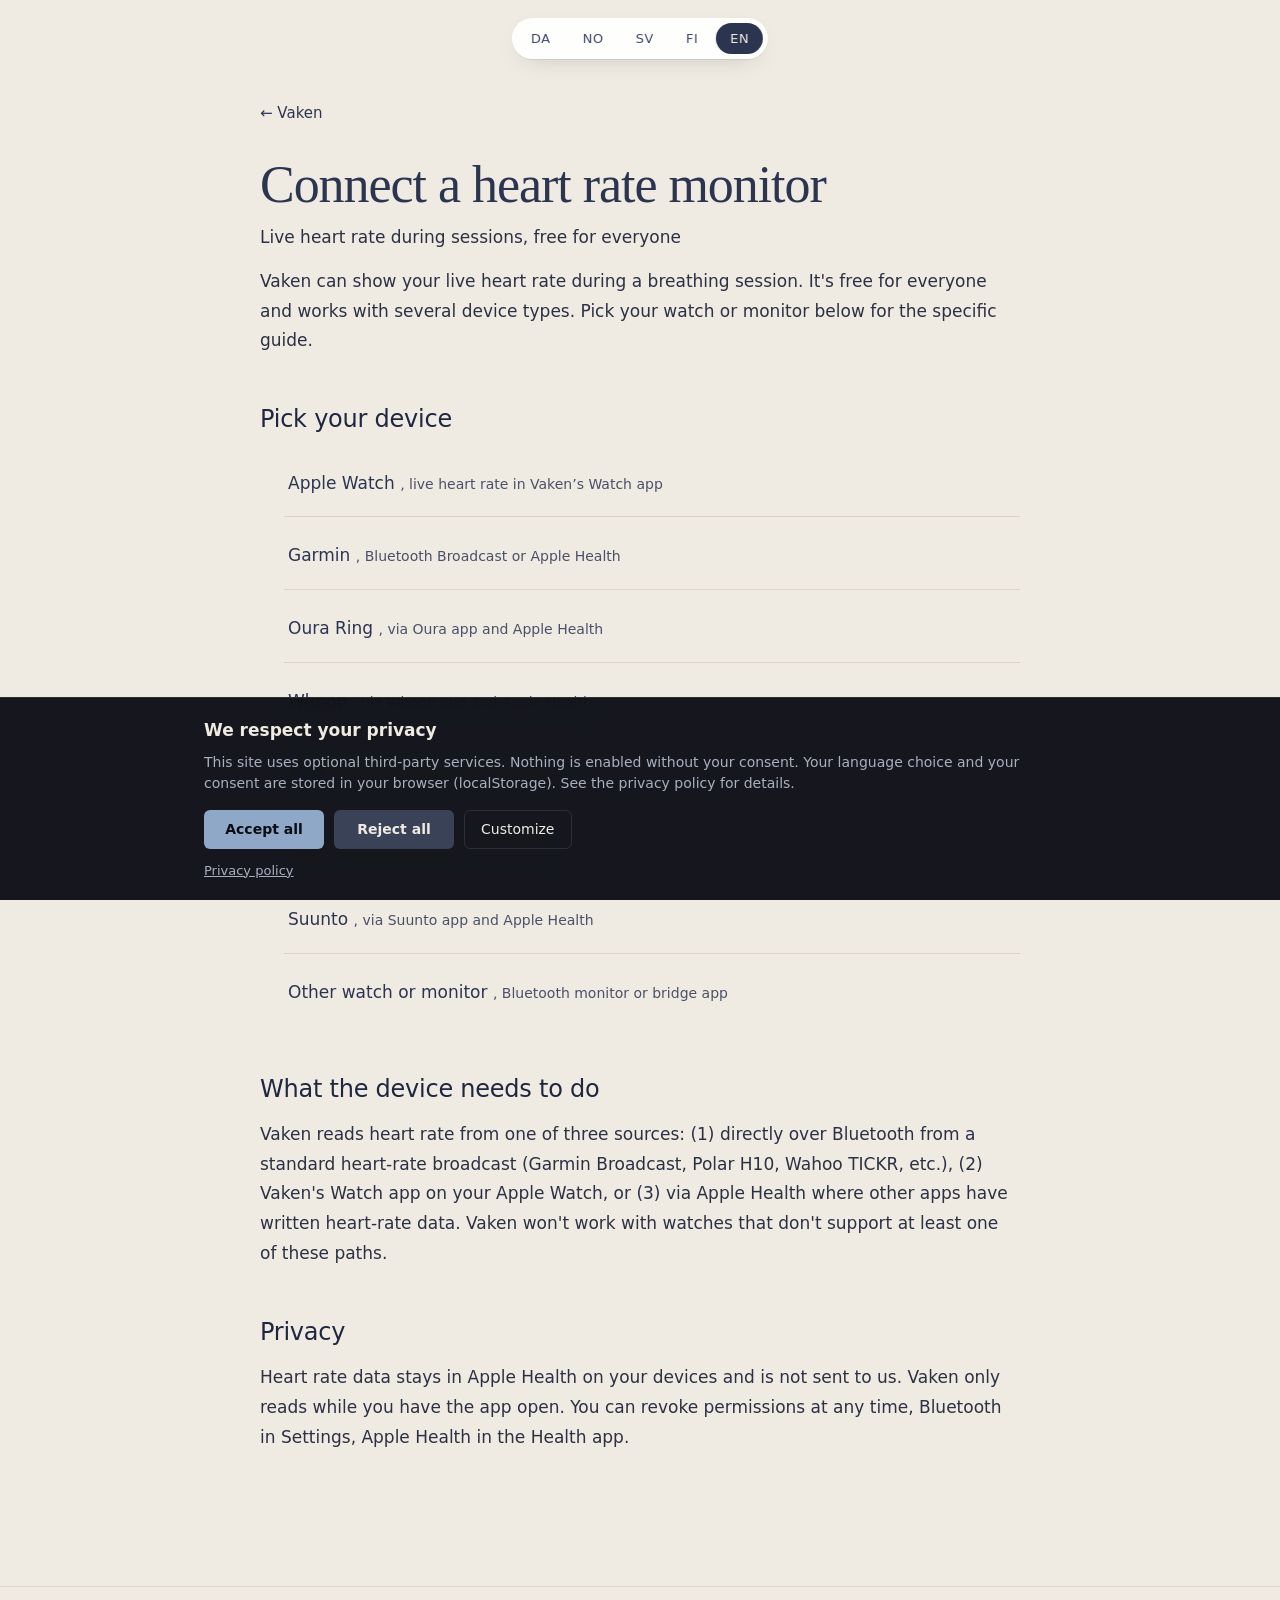
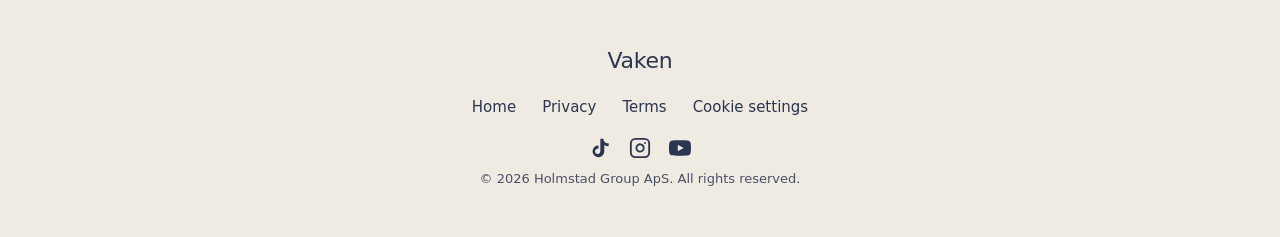
==== commit 6e712c17: "fix(site): second review round, JSON-LD, Norway 113, Apple Watch and privacy Code: - Valid JSON-LD (" ====
--- a/connect/index.html
+++ b/connect/index.html
@@ -4,9 +4,9 @@
     <meta charset="UTF-8">
     <meta name="viewport" content="width=device-width, initial-scale=1.0">
     <title>Tilkobl pulsmåler, Vaken</title>
-    <meta name="description" content="Sådan får du live puls i Vaken. Apple Watch, Garmin, Oura Ring, Whoop, Fitbit, Polar, Suunto og andre Bluetooth-pulsmålere, gratis for alle.">
+    <meta name="description" content="Sådan får du puls i Vaken fra Apple Watch, Garmin, Oura Ring, Whoop, Fitbit, Polar, Suunto og andre pulsmålere. Live puls via Bluetooth-pulsmålere, gratis for alle.">
     <meta property="og:title" content="Tilkobl pulsmåler, Vaken">
-    <meta property="og:description" content="Sådan får du live puls i Vaken, Apple Watch, Garmin, Oura, Whoop, Fitbit, Polar, Suunto og andre BLE-pulsmålere. Gratis for alle.">
+    <meta property="og:description" content="Sådan får du puls i Vaken fra Apple Watch, Garmin, Oura, Whoop, Fitbit, Polar, Suunto og andre pulsmålere. Live puls via Bluetooth-pulsmålere. Gratis for alle.">
     <meta property="og:url" content="https://vaken.dk/connect/">
     <meta property="og:image" content="https://vaken.dk/og-image.png">
     <meta property="og:type" content="website">
@@ -35,12 +35,12 @@
             <a href="/" class="back-link" data-da="&larr; Vaken" data-no="&larr; Vaken" data-sv="&larr; Vaken" data-fi="&larr; Vaken" data-en="&larr; Vaken">&larr; Vaken</a>
 
             <h1 data-da="Tilkobl pulsmåler" data-no="Koble til pulsmåler" data-sv="Anslut pulsmätare" data-fi="Yhdistä sykemittari" data-en="Connect a heart rate monitor">Tilkobl pulsmåler</h1>
-            <p class="legal-date" data-da="Live puls under session, gratis for alle" data-no="Live puls under økt, gratis for alle" data-sv="Live puls under session, gratis för alla" data-fi="Live syke istunnon aikana, ilmainen kaikille" data-en="Live heart rate during sessions, free for everyone">Live puls under session, gratis for alle</p>
+            <p class="legal-date" data-da="Live puls under session, gratis for alle" data-no="Live puls under økt, gratis for alle" data-sv="Livepuls under session, gratis för alla" data-fi="Live-syke istunnon aikana, ilmainen kaikille" data-en="Live heart rate during sessions, free for everyone">Live puls under session, gratis for alle</p>
 
             <p data-da="Vaken kan vise din live puls under en vejrtrækningssession. Det er gratis for alle og virker med flere typer enheder. Vælg dit ur eller din pulsmåler nedenfor for at se den specifikke vejledning."
                data-no="Vaken kan vise live pulsen din under en pusteøkt. Det er gratis for alle og virker med flere typer enheter. Velg uret eller pulsmåleren din nedenfor for å se den spesifikke veiledningen."
-               data-sv="Vaken kan visa din live puls under en andningssession. Det är gratis för alla och fungerar med flera typer av enheter. Välj din klocka eller pulsmätare nedan för att se den specifika guiden."
-               data-fi="Vaken voi näyttää live sykkeesi hengitysistunnon aikana. Se on ilmainen kaikille ja toimii useiden laitetyyppien kanssa. Valitse kellosi tai sykemittarisi alta nähdäksesi tarkat ohjeet."
+               data-sv="Vaken kan visa din livepuls under en andningssession. Det är gratis för alla och fungerar med flera typer av enheter. Välj din klocka eller pulsmätare nedan för att se den specifika guiden."
+               data-fi="Vaken voi näyttää live-sykkeesi hengitysistunnon aikana. Se on ilmainen kaikille ja toimii useiden laitetyyppien kanssa. Valitse kellosi tai sykemittarisi alta nähdäksesi tarkat ohjeet."
                data-en="Vaken can show your live heart rate during a breathing session. It's free for everyone and works with several device types. Pick your watch or monitor below for the specific guide.">
                 Vaken kan vise din live puls under en vejrtrækningssession. Det er gratis for alle og virker med flere typer enheder. Vælg dit ur eller din pulsmåler nedenfor for at se den specifikke vejledning.
             </p>
@@ -48,7 +48,7 @@
             <h2 data-da="Vælg din enhed" data-no="Velg enheten din" data-sv="Välj din enhet" data-fi="Valitse laitteesi" data-en="Pick your device">Vælg din enhed</h2>
 
             <ul class="connect-list">
-                <li><a href="/connect/apple-watch">Apple Watch <span class="connect-hint" data-da=", direkte via Apple Health" data-no=", direkte via Apple Health" data-sv=", direkt via Apple Health" data-fi=", suoraan Apple Healthin kautta" data-en=", direct via Apple Health">, direkte via Apple Health</span></a></li>
+                <li><a href="/connect/apple-watch">Apple Watch <span class="connect-hint" data-da=", live puls i Vakens Watch-app" data-no=", live puls i Vakens Watch-app" data-sv=", livepuls i Vakens Watch-app" data-fi=", live-syke Vakenin Watch-sovelluksessa" data-en=", live heart rate in Vaken&rsquo;s Watch app">, live puls i Vakens Watch-app</span></a></li>
                 <li><a href="/connect/garmin">Garmin <span class="connect-hint" data-da=", Bluetooth Broadcast eller Apple Health" data-no=", Bluetooth Broadcast eller Apple Health" data-sv=", Bluetooth Broadcast eller Apple Health" data-fi=", Bluetooth Broadcast tai Apple Health" data-en=", Bluetooth Broadcast or Apple Health">, Bluetooth Broadcast eller Apple Health</span></a></li>
                 <li><a href="/connect/oura">Oura Ring <span class="connect-hint" data-da=", via Oura-app og Apple Health" data-no=", via Oura-app og Apple Health" data-sv=", via Oura-app och Apple Health" data-fi=", Oura-sovelluksen ja Apple Healthin kautta" data-en=", via Oura app and Apple Health">, via Oura-app og Apple Health</span></a></li>
                 <li><a href="/connect/whoop">Whoop <span class="connect-hint" data-da=", via Whoop-app og Apple Health" data-no=", via Whoop-app og Apple Health" data-sv=", via Whoop-app och Apple Health" data-fi=", Whoop-sovelluksen ja Apple Healthin kautta" data-en=", via Whoop app and Apple Health">, via Whoop-app og Apple Health</span></a></li>
@@ -58,22 +58,22 @@
                 <li><a href="/connect/other"><span data-da="Andet ur eller pulsmåler" data-no="Annet ur eller pulsmåler" data-sv="Annan klocka eller pulsmätare" data-fi="Muu kello tai sykemittari" data-en="Other watch or monitor">Andet ur eller pulsmåler</span> <span class="connect-hint" data-da=", Bluetooth-pulsmåler eller bridge-app" data-no=", Bluetooth-pulsmåler eller bridge-app" data-sv=", Bluetooth-pulsmätare eller bridge-app" data-fi=", Bluetooth-sykemittari tai bridge-sovellus" data-en=", Bluetooth monitor or bridge app">, Bluetooth-pulsmåler eller bridge-app</span></a></li>
             </ul>
 
-            <h2 data-da="Hvad enheden skal kunne" data-no="Hva enheten må kunne" data-sv="Vad enheten behöver kunna" data-fi="Mitä laitteen pitää pystyä" data-en="What the device needs to do">Hvad enheten skal kunne</h2>
-            <p data-da="Vaken læser puls fra en af tre kilder: (1) direkte over Bluetooth fra et standard pulsmåler-broadcast (Garmin Broadcast, Polar H10, Wahoo TICKR osv.), (2) via Apple Watch på dit håndled, eller (3) via Apple Health hvor andre apps har skrevet pulsdata ind. Vaken kommer ikke til at virke med ure der ikke understøtter mindst én af disse veje."
-               data-no="Vaken leser puls fra én av tre kilder: (1) direkte over Bluetooth fra et standard pulsmåler-broadcast (Garmin Broadcast, Polar H10, Wahoo TICKR osv.), (2) via Apple Watch på håndleddet ditt, eller (3) via Apple Health hvor andre apper har skrevet pulsdata. Vaken vil ikke fungere med klokker som ikke støtter minst én av disse veiene."
-               data-sv="Vaken läser puls från en av tre källor: (1) direkt via Bluetooth från en standardpulsmätar-broadcast (Garmin Broadcast, Polar H10, Wahoo TICKR osv.), (2) via Apple Watch på handleden, eller (3) via Apple Health där andra appar har skrivit pulsdata. Vaken fungerar inte med klockor som inte stödjer minst en av dessa vägar."
-               data-fi="Vaken lukee sykettä yhdestä kolmesta lähteestä: (1) suoraan Bluetoothin kautta standardisykemittarin broadcastista (Garmin Broadcast, Polar H10, Wahoo TICKR jne.), (2) ranteessasi olevan Apple Watchin kautta, tai (3) Apple Healthin kautta, johon muut sovellukset ovat kirjoittaneet sykedataa. Vaken ei toimi kelloilla, jotka eivät tue ainakin yhtä näistä reiteistä."
-               data-en="Vaken reads heart rate from one of three sources: (1) directly over Bluetooth from a standard heart-rate broadcast (Garmin Broadcast, Polar H10, Wahoo TICKR, etc.), (2) via Apple Watch on your wrist, or (3) via Apple Health where other apps have written heart-rate data. Vaken won't work with watches that don't support at least one of these paths.">
-                Vaken læser puls fra en af tre kilder: (1) direkte over Bluetooth fra et standard pulsmåler-broadcast (Garmin Broadcast, Polar H10, Wahoo TICKR osv.), (2) via Apple Watch på dit håndled, eller (3) via Apple Health hvor andre apps har skrevet pulsdata ind. Vaken kommer ikke til at virke med ure der ikke understøtter mindst én af disse veje.
+            <h2 data-da="Hvad enheden skal kunne" data-no="Hva enheten må kunne" data-sv="Vad enheten behöver kunna" data-fi="Mitä laitteen pitää pystyä" data-en="What the device needs to do">Hvad enheden skal kunne</h2>
+            <p data-da="Vaken læser puls fra en af tre kilder: (1) direkte over Bluetooth fra et standard pulsmåler-broadcast (Garmin Broadcast, Polar H10, Wahoo TICKR osv.), (2) Vakens Watch-app på dit Apple Watch, eller (3) via Apple Health hvor andre apps har skrevet pulsdata ind. Vaken kommer ikke til at virke med ure der ikke understøtter mindst én af disse veje."
+               data-no="Vaken leser puls fra én av tre kilder: (1) direkte over Bluetooth fra et standard pulsmåler-broadcast (Garmin Broadcast, Polar H10, Wahoo TICKR osv.), (2) Vakens Watch-app på Apple Watch, eller (3) via Apple Health hvor andre apper har skrevet pulsdata. Vaken vil ikke fungere med klokker som ikke støtter minst én av disse veiene."
+               data-sv="Vaken läser puls från en av tre källor: (1) direkt via Bluetooth från en standardpulsmätar-broadcast (Garmin Broadcast, Polar H10, Wahoo TICKR osv.), (2) Vakens Watch-app på din Apple Watch, eller (3) via Apple Health där andra appar har skrivit pulsdata. Vaken fungerar inte med klockor som inte stödjer minst en av dessa vägar."
+               data-fi="Vaken lukee sykettä yhdestä kolmesta lähteestä: (1) suoraan Bluetoothin kautta standardisykemittarin broadcastista (Garmin Broadcast, Polar H10, Wahoo TICKR jne.), (2) Vakenin Watch-sovelluksen kautta Apple Watchissa, tai (3) Apple Healthin kautta, johon muut sovellukset ovat kirjoittaneet sykedataa. Vaken ei toimi kelloilla, jotka eivät tue ainakin yhtä näistä reiteistä."
+               data-en="Vaken reads heart rate from one of three sources: (1) directly over Bluetooth from a standard heart-rate broadcast (Garmin Broadcast, Polar H10, Wahoo TICKR, etc.), (2) Vaken's Watch app on your Apple Watch, or (3) via Apple Health where other apps have written heart-rate data. Vaken won't work with watches that don't support at least one of these paths.">
+                Vaken læser puls fra en af tre kilder: (1) direkte over Bluetooth fra et standard pulsmåler-broadcast (Garmin Broadcast, Polar H10, Wahoo TICKR osv.), (2) Vakens Watch-app på dit Apple Watch, eller (3) via Apple Health hvor andre apps har skrevet pulsdata ind. Vaken kommer ikke til at virke med ure der ikke understøtter mindst én af disse veje.
             </p>
 
             <h2 data-da="Privatliv" data-no="Personvern" data-sv="Integritet" data-fi="Tietosuoja" data-en="Privacy">Privatliv</h2>
-            <p data-da="Pulsdata bor på din iPhone. Vaken læser kun mens du har appen åben og sender intet til vores servere. Du kan trække tilladelser tilbage når som helst, Bluetooth i Indstillinger, Apple Health i Sundhed-appen."
-               data-no="Pulsdata bor på iPhone-en din. Vaken leser kun mens du har appen åpen og sender ingenting til våre servere. Du kan trekke tillatelser tilbake når som helst, Bluetooth i Innstillinger, Apple Health i Helse-appen."
-               data-sv="Pulsdata bor på din iPhone. Vaken läser bara medan du har appen öppen och skickar inget till våra servrar. Du kan dra tillbaka behörigheter när som helst, Bluetooth i Inställningar, Apple Health i Hälsa-appen."
-               data-fi="Sykedata pysyy iPhonessasi. Vaken lukee vain kun sovellus on auki, eikä mitään lähetetä palvelimillemme. Voit perua luvat milloin tahansa, Bluetooth Asetuksissa, Apple Health Terveys-sovelluksessa."
-               data-en="Heart-rate data lives on your iPhone. Vaken only reads while you have the app open and sends nothing to our servers. You can revoke permissions at any time, Bluetooth in Settings, Apple Health in the Health app.">
-                Pulsdata bor på din iPhone. Vaken læser kun mens du har appen åben og sender intet til vores servere. Du kan trække tilladelser tilbage når som helst, Bluetooth i Indstillinger, Apple Health i Sundhed-appen.
+            <p data-da="Pulsdata bliver i Apple Health på dine enheder og sendes ikke til os. Vaken læser kun, mens du har appen åben. Du kan trække tilladelser tilbage når som helst, Bluetooth i Indstillinger, Apple Health i Sundhed-appen."
+               data-no="Pulsdata blir i Apple Health på enhetene dine og sendes ikke til oss. Vaken leser kun mens du har appen åpen. Du kan trekke tillatelser tilbake når som helst, Bluetooth i Innstillinger, Apple Health i Helse-appen."
+               data-sv="Pulsdata finns kvar i Apple Health på dina enheter och skickas inte till oss. Vaken läser bara medan du har appen öppen. Du kan dra tillbaka behörigheter när som helst, Bluetooth i Inställningar, Apple Health i Hälsa-appen."
+               data-fi="Sykedata pysyy Apple Healthissa laitteillasi, eikä sitä lähetetä meille. Vaken lukee vain, kun sovellus on auki. Voit perua luvat milloin tahansa, Bluetooth Asetuksissa, Apple Health Terveys-sovelluksessa."
+               data-en="Heart rate data stays in Apple Health on your devices and is not sent to us. Vaken only reads while you have the app open. You can revoke permissions at any time, Bluetooth in Settings, Apple Health in the Health app.">
+                Pulsdata bliver i Apple Health på dine enheder og sendes ikke til os. Vaken læser kun, mens du har appen åben. Du kan trække tilladelser tilbage når som helst, Bluetooth i Indstillinger, Apple Health i Sundhed-appen.
             </p>
         </div>
     </section>
@@ -83,8 +83,8 @@
             <p class="footer-name">Vaken</p>
             <div class="footer-links">
                 <a href="/" data-da="Forside" data-no="Forside" data-sv="Startsida" data-fi="Etusivu" data-en="Home">Forside</a>
-                <a href="/privacy.html" data-da="Privatlivspolitik" data-no="Personvernerklæring" data-sv="Integritetspolicy" data-fi="Tietosuojakäytäntö" data-en="Privacy">Privatlivspolitik</a>
-                <a href="/terms.html" data-da="Vilkår" data-no="Vilkår" data-sv="Villkor" data-fi="Ehdot" data-en="Terms">Vilkår</a>
+                <a href="/privacy" data-da="Privatlivspolitik" data-no="Personvernerklæring" data-sv="Integritetspolicy" data-fi="Tietosuojakäytäntö" data-en="Privacy">Privatlivspolitik</a>
+                <a href="/terms" data-da="Vilkår" data-no="Vilkår" data-sv="Villkor" data-fi="Ehdot" data-en="Terms">Vilkår</a>
                 <a href="#" data-cc-open-settings data-da="Cookie-indstillinger" data-no="Cookie-innstillinger" data-sv="Cookie-inställningar" data-fi="Evästeasetukset" data-en="Cookie settings">Cookie-indstillinger</a>
             </div>
             <div class="footer-social">
--- a/style.css
+++ b/style.css
@@ -35,7 +35,7 @@
 img { max-width: 100%; display: block; }
 a { color: inherit; }
 :focus-visible { outline: 3px solid var(--fjord); outline-offset: 3px; border-radius: 6px; }
-.try-section :focus-visible, .signup .container :focus-visible, .hero-panel :focus-visible { outline-color: var(--sand); }
+.try-section :focus-visible, .signup .container :focus-visible, .hero-panel :focus-visible, .cc-banner :focus-visible, .cc-modal :focus-visible { outline-color: var(--sand); }
 
 .container {
     max-width: 1200px;
@@ -457,7 +457,7 @@
     .signup .container { margin: 0 16px; padding: 56px 24px; border-radius: 28px; }
 }
 
-@media (max-width: 760px) {
+@media (max-width: 820px) {
     .lang-nav { top: 12px; left: auto; right: 12px; transform: none; }
     .lang-btn { padding: 7px 10px; font-size: 12px; }
     .site-header { padding-top: 20px; padding-bottom: 8px; }
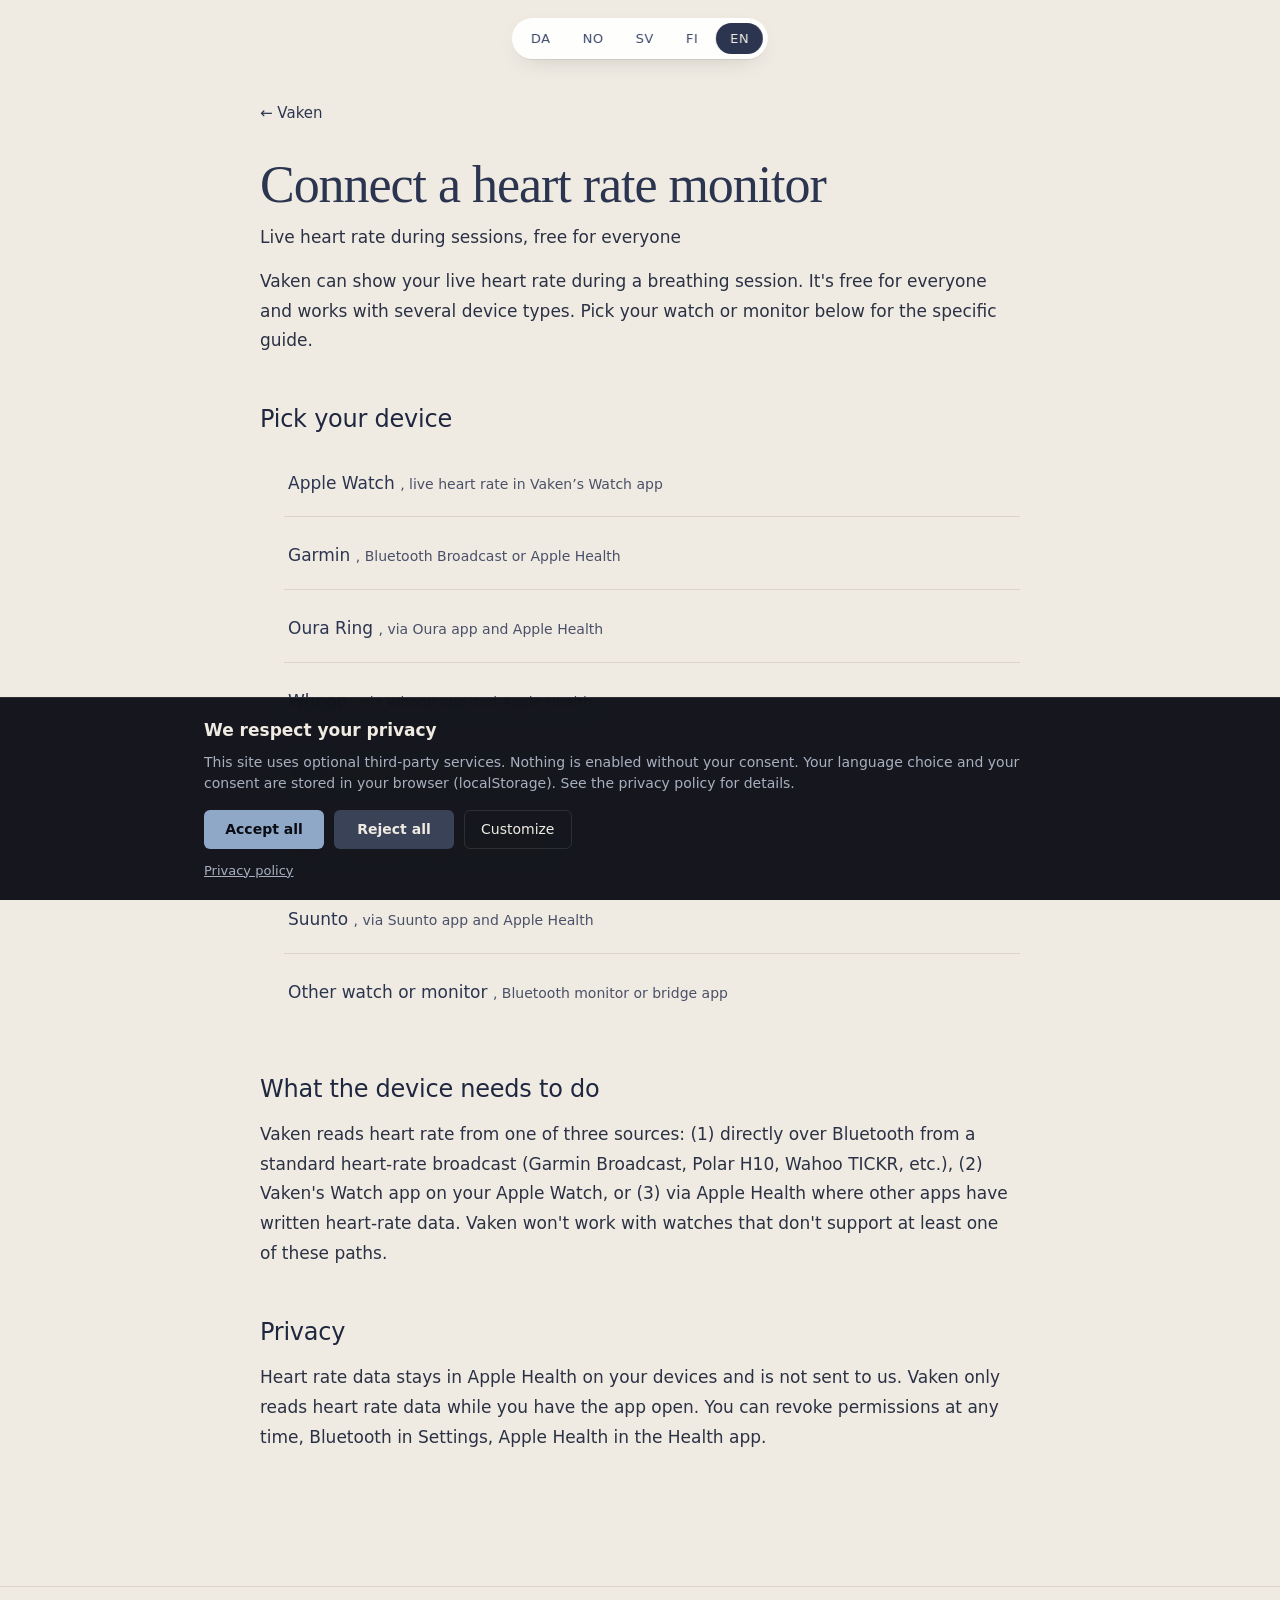
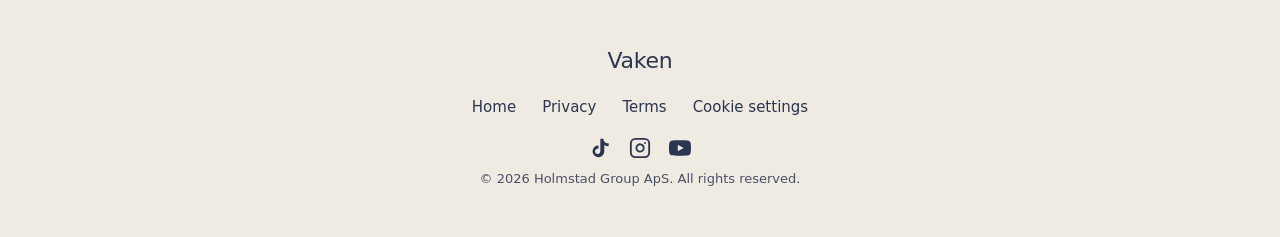
==== commit 7a4a2363: "fix(site): review round 3 text fixes - Suunto guide: restore intro, live heart rate sentence in the " ====
--- a/connect/index.html
+++ b/connect/index.html
@@ -68,12 +68,12 @@
             </p>
 
             <h2 data-da="Privatliv" data-no="Personvern" data-sv="Integritet" data-fi="Tietosuoja" data-en="Privacy">Privatliv</h2>
-            <p data-da="Pulsdata bliver i Apple Health på dine enheder og sendes ikke til os. Vaken læser kun, mens du har appen åben. Du kan trække tilladelser tilbage når som helst, Bluetooth i Indstillinger, Apple Health i Sundhed-appen."
-               data-no="Pulsdata blir i Apple Health på enhetene dine og sendes ikke til oss. Vaken leser kun mens du har appen åpen. Du kan trekke tillatelser tilbake når som helst, Bluetooth i Innstillinger, Apple Health i Helse-appen."
-               data-sv="Pulsdata finns kvar i Apple Health på dina enheter och skickas inte till oss. Vaken läser bara medan du har appen öppen. Du kan dra tillbaka behörigheter när som helst, Bluetooth i Inställningar, Apple Health i Hälsa-appen."
-               data-fi="Sykedata pysyy Apple Healthissa laitteillasi, eikä sitä lähetetä meille. Vaken lukee vain, kun sovellus on auki. Voit perua luvat milloin tahansa, Bluetooth Asetuksissa, Apple Health Terveys-sovelluksessa."
-               data-en="Heart rate data stays in Apple Health on your devices and is not sent to us. Vaken only reads while you have the app open. You can revoke permissions at any time, Bluetooth in Settings, Apple Health in the Health app.">
-                Pulsdata bliver i Apple Health på dine enheder og sendes ikke til os. Vaken læser kun, mens du har appen åben. Du kan trække tilladelser tilbage når som helst, Bluetooth i Indstillinger, Apple Health i Sundhed-appen.
+            <p data-da="Pulsdata bliver i Apple Health på dine enheder og sendes ikke til os. Vaken læser kun pulsdata, mens du har appen åben. Du kan trække tilladelser tilbage når som helst, Bluetooth i Indstillinger, Apple Health i Sundhed-appen."
+               data-no="Pulsdata blir i Apple Health på enhetene dine og sendes ikke til oss. Vaken leser kun pulsdata mens du har appen åpen. Du kan trekke tillatelser tilbake når som helst, Bluetooth i Innstillinger, Apple Health i Helse-appen."
+               data-sv="Pulsdata finns kvar i Apple Health på dina enheter och skickas inte till oss. Vaken läser bara pulsdata medan du har appen öppen. Du kan dra tillbaka behörigheter när som helst, Bluetooth i Inställningar, Apple Health i Hälsa-appen."
+               data-fi="Sykedata pysyy Apple Healthissa laitteillasi, eikä sitä lähetetä meille. Vaken lukee vain sykedataa, kun sovellus on auki. Voit perua luvat milloin tahansa, Bluetooth Asetuksissa, Apple Health Terveys-sovelluksessa."
+               data-en="Heart rate data stays in Apple Health on your devices and is not sent to us. Vaken only reads heart rate data while you have the app open. You can revoke permissions at any time, Bluetooth in Settings, Apple Health in the Health app.">
+                Pulsdata bliver i Apple Health på dine enheder og sendes ikke til os. Vaken læser kun pulsdata, mens du har appen åben. Du kan trække tilladelser tilbage når som helst, Bluetooth i Indstillinger, Apple Health i Sundhed-appen.
             </p>
         </div>
     </section>
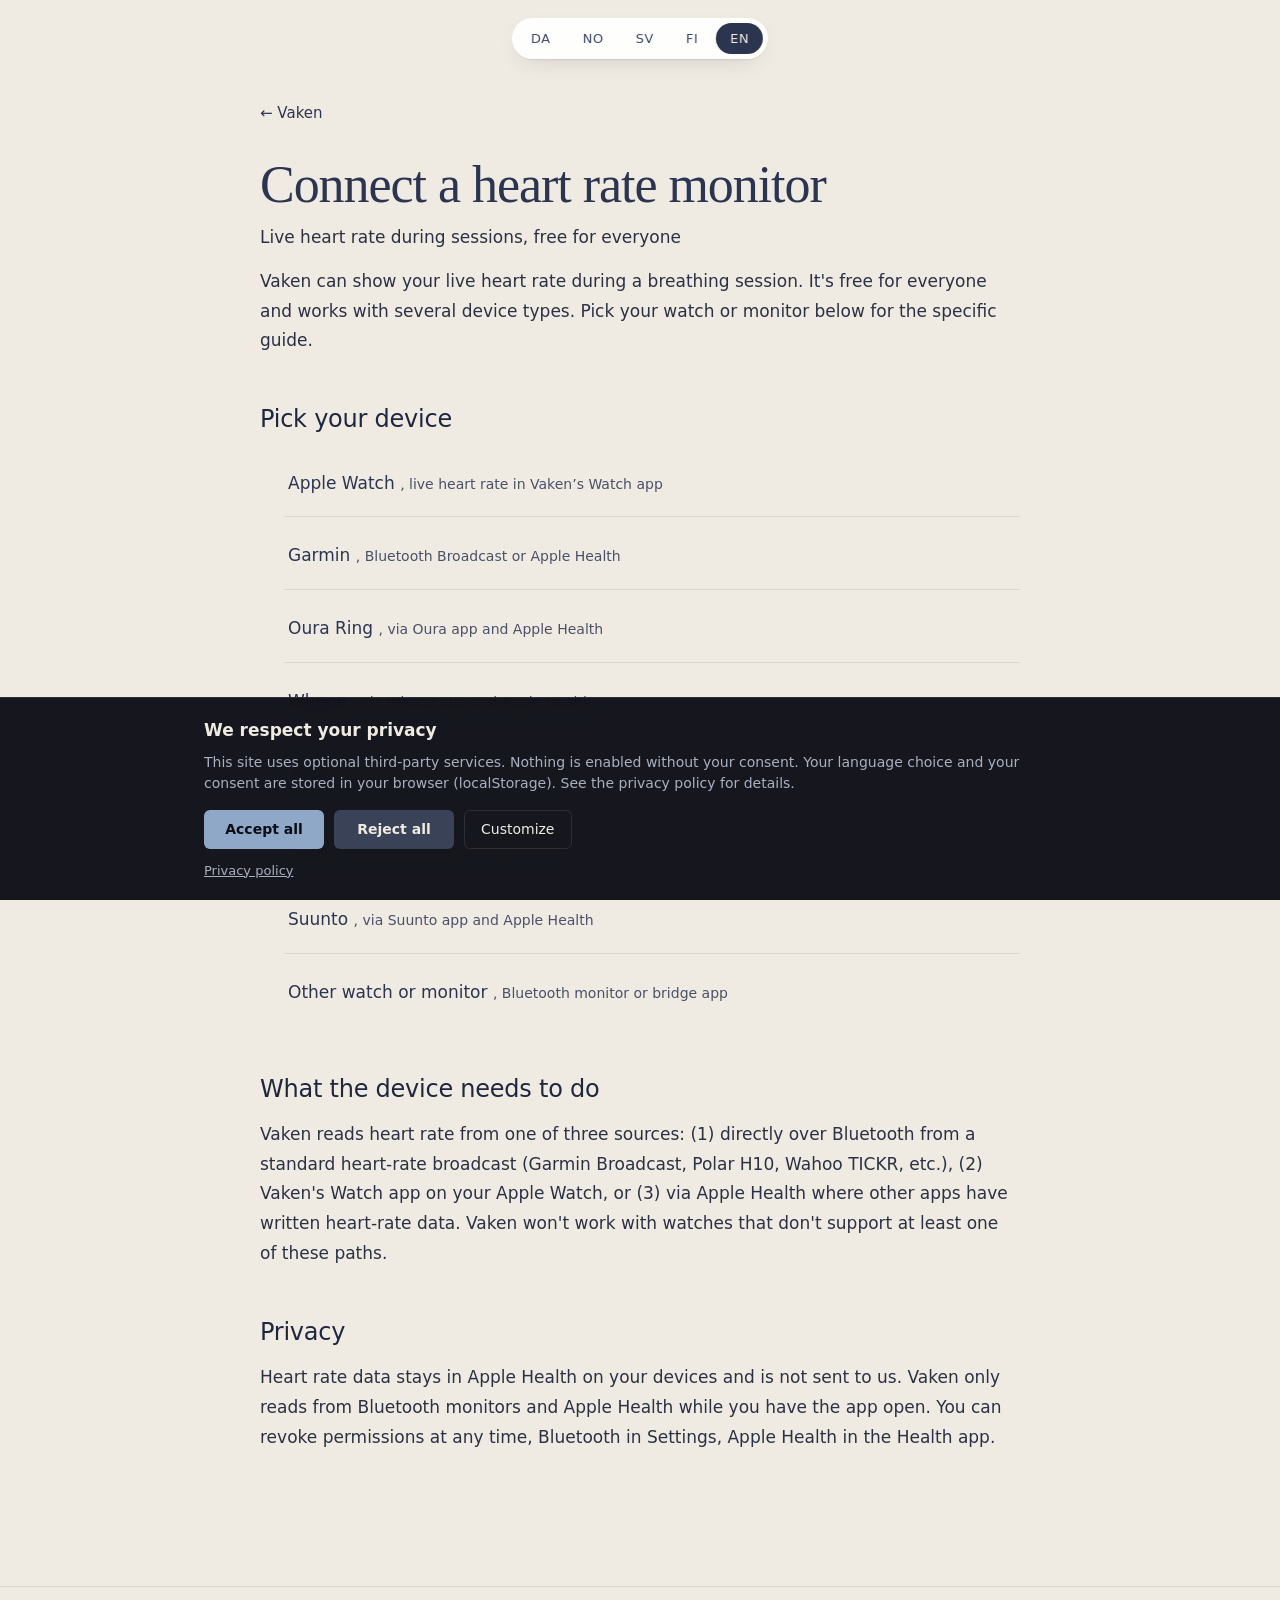
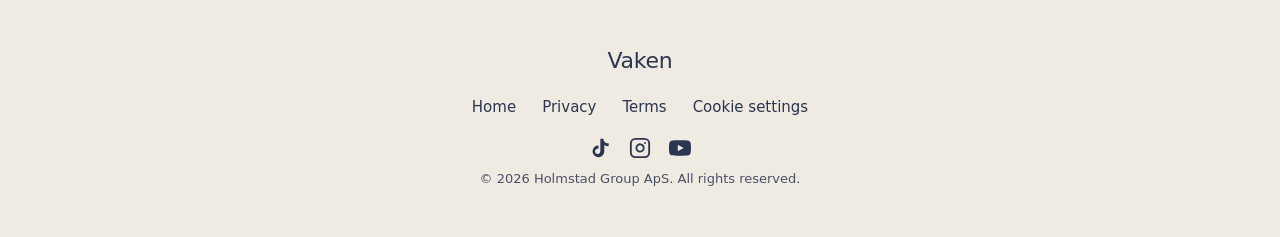
==== commit 74930a06: "fix(site): review round 4 text fixes - Swedish: gender of Apple Health-reglage. - Privacy line on th" ====
--- a/connect/index.html
+++ b/connect/index.html
@@ -68,12 +68,12 @@
             </p>
 
             <h2 data-da="Privatliv" data-no="Personvern" data-sv="Integritet" data-fi="Tietosuoja" data-en="Privacy">Privatliv</h2>
-            <p data-da="Pulsdata bliver i Apple Health på dine enheder og sendes ikke til os. Vaken læser kun pulsdata, mens du har appen åben. Du kan trække tilladelser tilbage når som helst, Bluetooth i Indstillinger, Apple Health i Sundhed-appen."
-               data-no="Pulsdata blir i Apple Health på enhetene dine og sendes ikke til oss. Vaken leser kun pulsdata mens du har appen åpen. Du kan trekke tillatelser tilbake når som helst, Bluetooth i Innstillinger, Apple Health i Helse-appen."
-               data-sv="Pulsdata finns kvar i Apple Health på dina enheter och skickas inte till oss. Vaken läser bara pulsdata medan du har appen öppen. Du kan dra tillbaka behörigheter när som helst, Bluetooth i Inställningar, Apple Health i Hälsa-appen."
-               data-fi="Sykedata pysyy Apple Healthissa laitteillasi, eikä sitä lähetetä meille. Vaken lukee vain sykedataa, kun sovellus on auki. Voit perua luvat milloin tahansa, Bluetooth Asetuksissa, Apple Health Terveys-sovelluksessa."
-               data-en="Heart rate data stays in Apple Health on your devices and is not sent to us. Vaken only reads heart rate data while you have the app open. You can revoke permissions at any time, Bluetooth in Settings, Apple Health in the Health app.">
-                Pulsdata bliver i Apple Health på dine enheder og sendes ikke til os. Vaken læser kun pulsdata, mens du har appen åben. Du kan trække tilladelser tilbage når som helst, Bluetooth i Indstillinger, Apple Health i Sundhed-appen.
+            <p data-da="Pulsdata bliver i Apple Health på dine enheder og sendes ikke til os. Vaken læser kun fra Bluetooth-pulsmålere og Apple Health, mens du har appen åben. Du kan trække tilladelser tilbage når som helst, Bluetooth i Indstillinger, Apple Health i Sundhed-appen."
+               data-no="Pulsdata blir i Apple Health på enhetene dine og sendes ikke til oss. Vaken leser kun fra Bluetooth-pulsmålere og Apple Health mens du har appen åpen. Du kan trekke tillatelser tilbake når som helst, Bluetooth i Innstillinger, Apple Health i Helse-appen."
+               data-sv="Pulsdata finns kvar i Apple Health på dina enheter och skickas inte till oss. Vaken läser bara från Bluetooth-pulsmätare och Apple Health medan du har appen öppen. Du kan dra tillbaka behörigheter när som helst, Bluetooth i Inställningar, Apple Health i Hälsa-appen."
+               data-fi="Sykedata pysyy Apple Healthissa laitteillasi, eikä sitä lähetetä meille. Vaken lukee vain Bluetooth-sykemittareista ja Apple Healthista, kun sovellus on auki. Voit perua luvat milloin tahansa, Bluetooth Asetuksissa, Apple Health Terveys-sovelluksessa."
+               data-en="Heart rate data stays in Apple Health on your devices and is not sent to us. Vaken only reads from Bluetooth monitors and Apple Health while you have the app open. You can revoke permissions at any time, Bluetooth in Settings, Apple Health in the Health app.">
+                Pulsdata bliver i Apple Health på dine enheder og sendes ikke til os. Vaken læser kun fra Bluetooth-pulsmålere og Apple Health, mens du har appen åben. Du kan trække tilladelser tilbage når som helst, Bluetooth i Indstillinger, Apple Health i Sundhed-appen.
             </p>
         </div>
     </section>
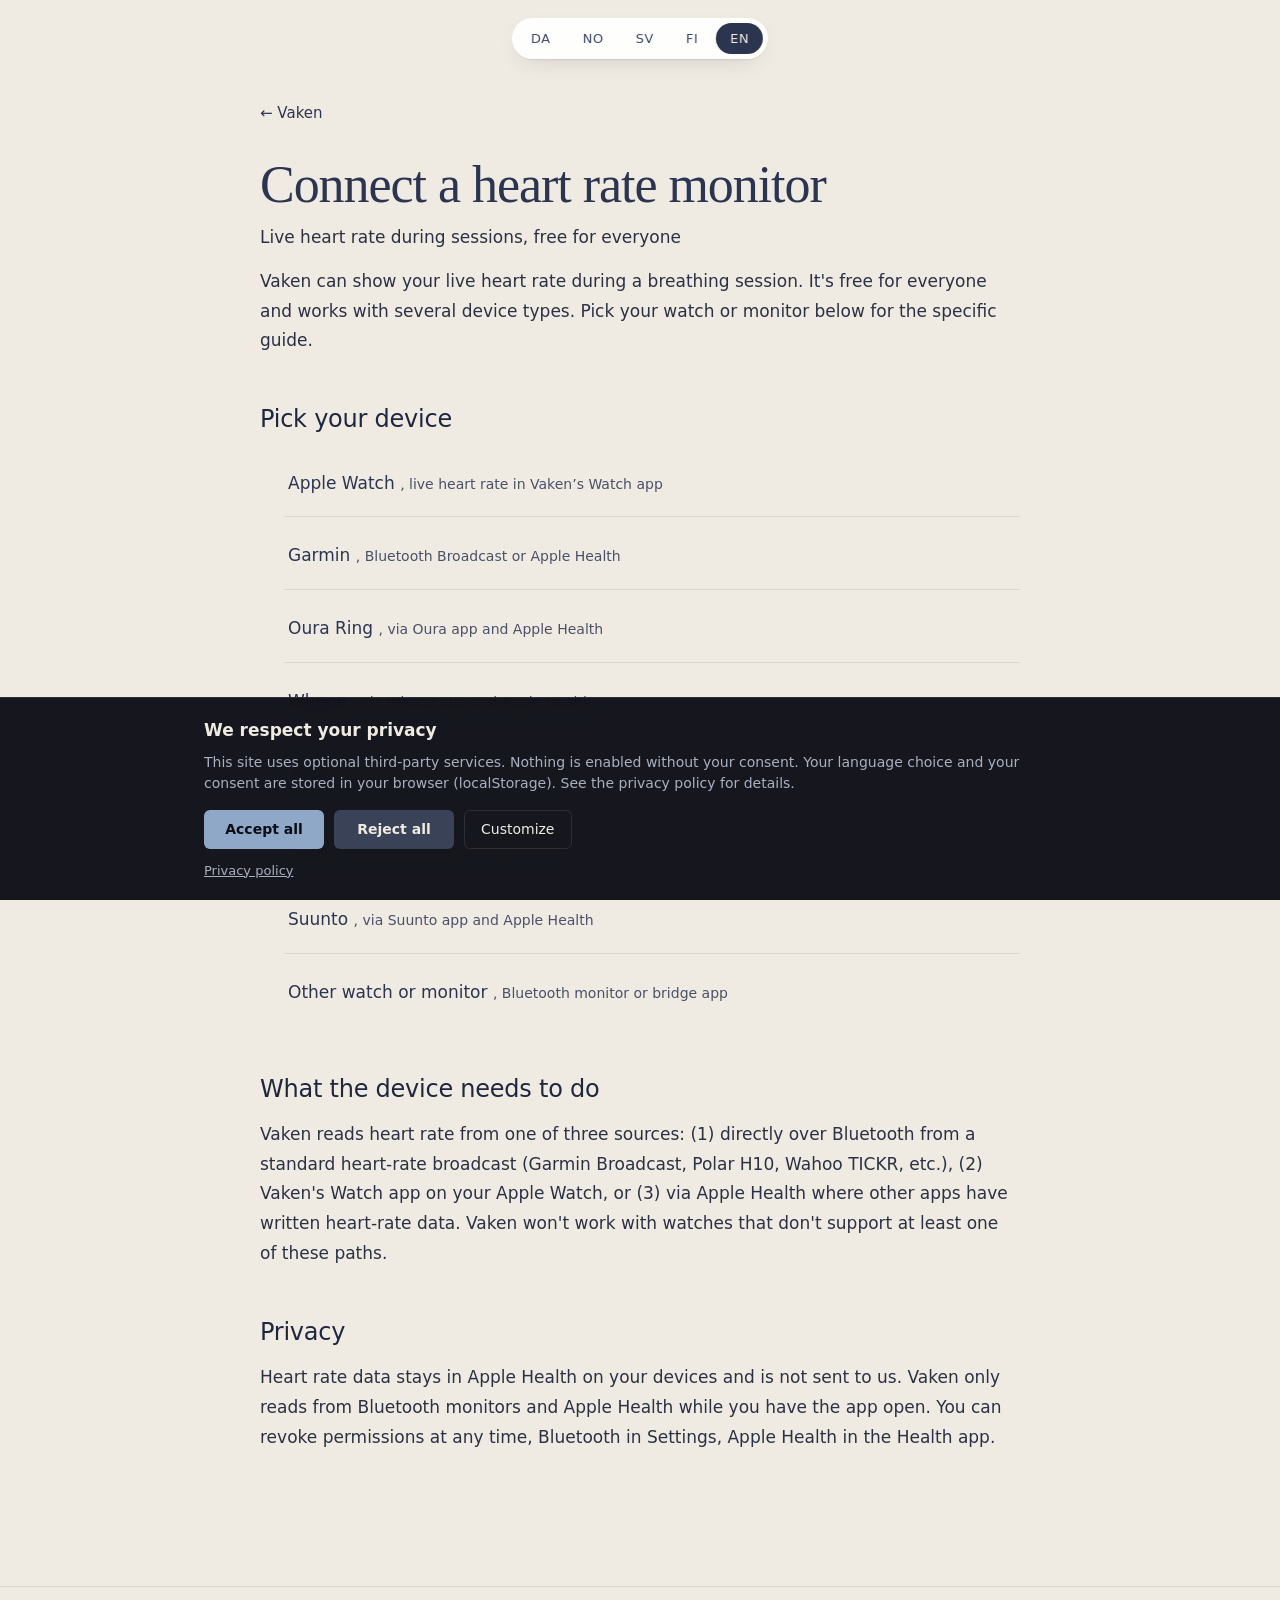
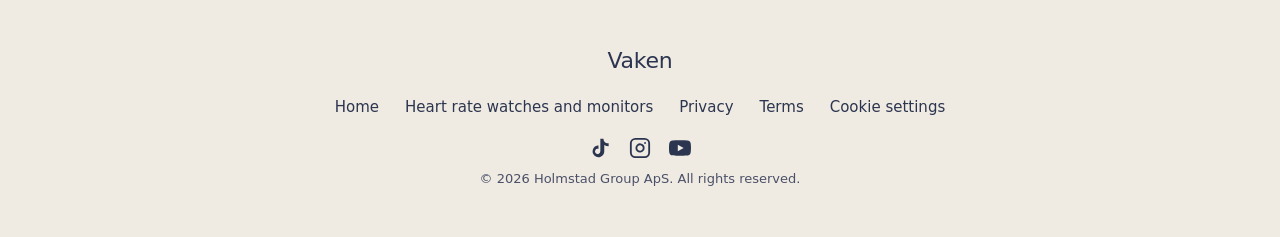
==== commit 29d0a5b9: "feat(site): Help link in the header and the heart rate guides under Help - New 'Help' link in the he" ====
--- a/connect/index.html
+++ b/connect/index.html
@@ -71,7 +71,7 @@
             <p data-da="Pulsdata bliver i Apple Health på dine enheder og sendes ikke til os. Vaken læser kun fra Bluetooth-pulsmålere og Apple Health, mens du har appen åben. Du kan trække tilladelser tilbage når som helst, Bluetooth i Indstillinger, Apple Health i Sundhed-appen."
                data-no="Pulsdata blir i Apple Health på enhetene dine og sendes ikke til oss. Vaken leser kun fra Bluetooth-pulsmålere og Apple Health mens du har appen åpen. Du kan trekke tillatelser tilbake når som helst, Bluetooth i Innstillinger, Apple Health i Helse-appen."
                data-sv="Pulsdata finns kvar i Apple Health på dina enheter och skickas inte till oss. Vaken läser bara från Bluetooth-pulsmätare och Apple Health medan du har appen öppen. Du kan dra tillbaka behörigheter när som helst, Bluetooth i Inställningar, Apple Health i Hälsa-appen."
-               data-fi="Sykedata pysyy Apple Healthissa laitteillasi, eikä sitä lähetetä meille. Vaken lukee vain Bluetooth-sykemittareista ja Apple Healthista, kun sovellus on auki. Voit perua luvat milloin tahansa, Bluetooth Asetuksissa, Apple Health Terveys-sovelluksessa."
+               data-fi="Sykedata pysyy Apple Healthissa laitteillasi, eikä sitä lähetetä meille. Vaken lukee Bluetooth-sykemittareita ja Apple Healthia vain, kun sovellus on auki. Voit perua luvat milloin tahansa, Bluetooth Asetuksissa, Apple Health Terveys-sovelluksessa."
                data-en="Heart rate data stays in Apple Health on your devices and is not sent to us. Vaken only reads from Bluetooth monitors and Apple Health while you have the app open. You can revoke permissions at any time, Bluetooth in Settings, Apple Health in the Health app.">
                 Pulsdata bliver i Apple Health på dine enheder og sendes ikke til os. Vaken læser kun fra Bluetooth-pulsmålere og Apple Health, mens du har appen åben. Du kan trække tilladelser tilbage når som helst, Bluetooth i Indstillinger, Apple Health i Sundhed-appen.
             </p>
@@ -83,6 +83,7 @@
             <p class="footer-name">Vaken</p>
             <div class="footer-links">
                 <a href="/" data-da="Forside" data-no="Forside" data-sv="Startsida" data-fi="Etusivu" data-en="Home">Forside</a>
+                <a href="/connect/" data-da="Pulsure og pulsmålere" data-no="Pulsklokker og pulsmålere" data-sv="Pulsklockor och pulsmätare" data-fi="Sykekellot ja sykemittarit" data-en="Heart rate watches and monitors">Pulsure og pulsmålere</a>
                 <a href="/privacy" data-da="Privatlivspolitik" data-no="Personvernerklæring" data-sv="Integritetspolicy" data-fi="Tietosuojakäytäntö" data-en="Privacy">Privatlivspolitik</a>
                 <a href="/terms" data-da="Vilkår" data-no="Vilkår" data-sv="Villkor" data-fi="Ehdot" data-en="Terms">Vilkår</a>
                 <a href="#" data-cc-open-settings data-da="Cookie-indstillinger" data-no="Cookie-innstillinger" data-sv="Cookie-inställningar" data-fi="Evästeasetukset" data-en="Cookie settings">Cookie-indstillinger</a>
--- a/style.css
+++ b/style.css
@@ -101,6 +101,10 @@
 
 .logo svg { width: 24px; height: 24px; }
 
+.header-actions { display: flex; align-items: center; gap: 24px; }
+.help-link { color: var(--fjord); text-decoration: none; font-size: 16px; font-weight: 500; padding: 8px 4px; }
+.help-link:hover { text-decoration: underline; text-underline-offset: 4px; }
+
 /* ---------- Knapper ---------- */
 .cta-btn {
     display: inline-block;
@@ -457,15 +461,11 @@
     .signup .container { margin: 0 16px; padding: 56px 24px; border-radius: 28px; }
 }
 
-@media (max-width: 820px) {
+@media (max-width: 1000px) {
     .lang-nav { top: 12px; left: auto; right: 12px; transform: none; }
     .lang-btn { padding: 7px 10px; font-size: 12px; }
-    .site-header { padding-top: 20px; padding-bottom: 8px; }
+    .site-header { padding-top: 64px; padding-bottom: 8px; }
     .site-header .cta-btn { display: none; }
-}
-
-@media (max-width: 380px) {
-    .site-header { padding-top: 64px; }
 }
 
 @media (max-width: 600px) {
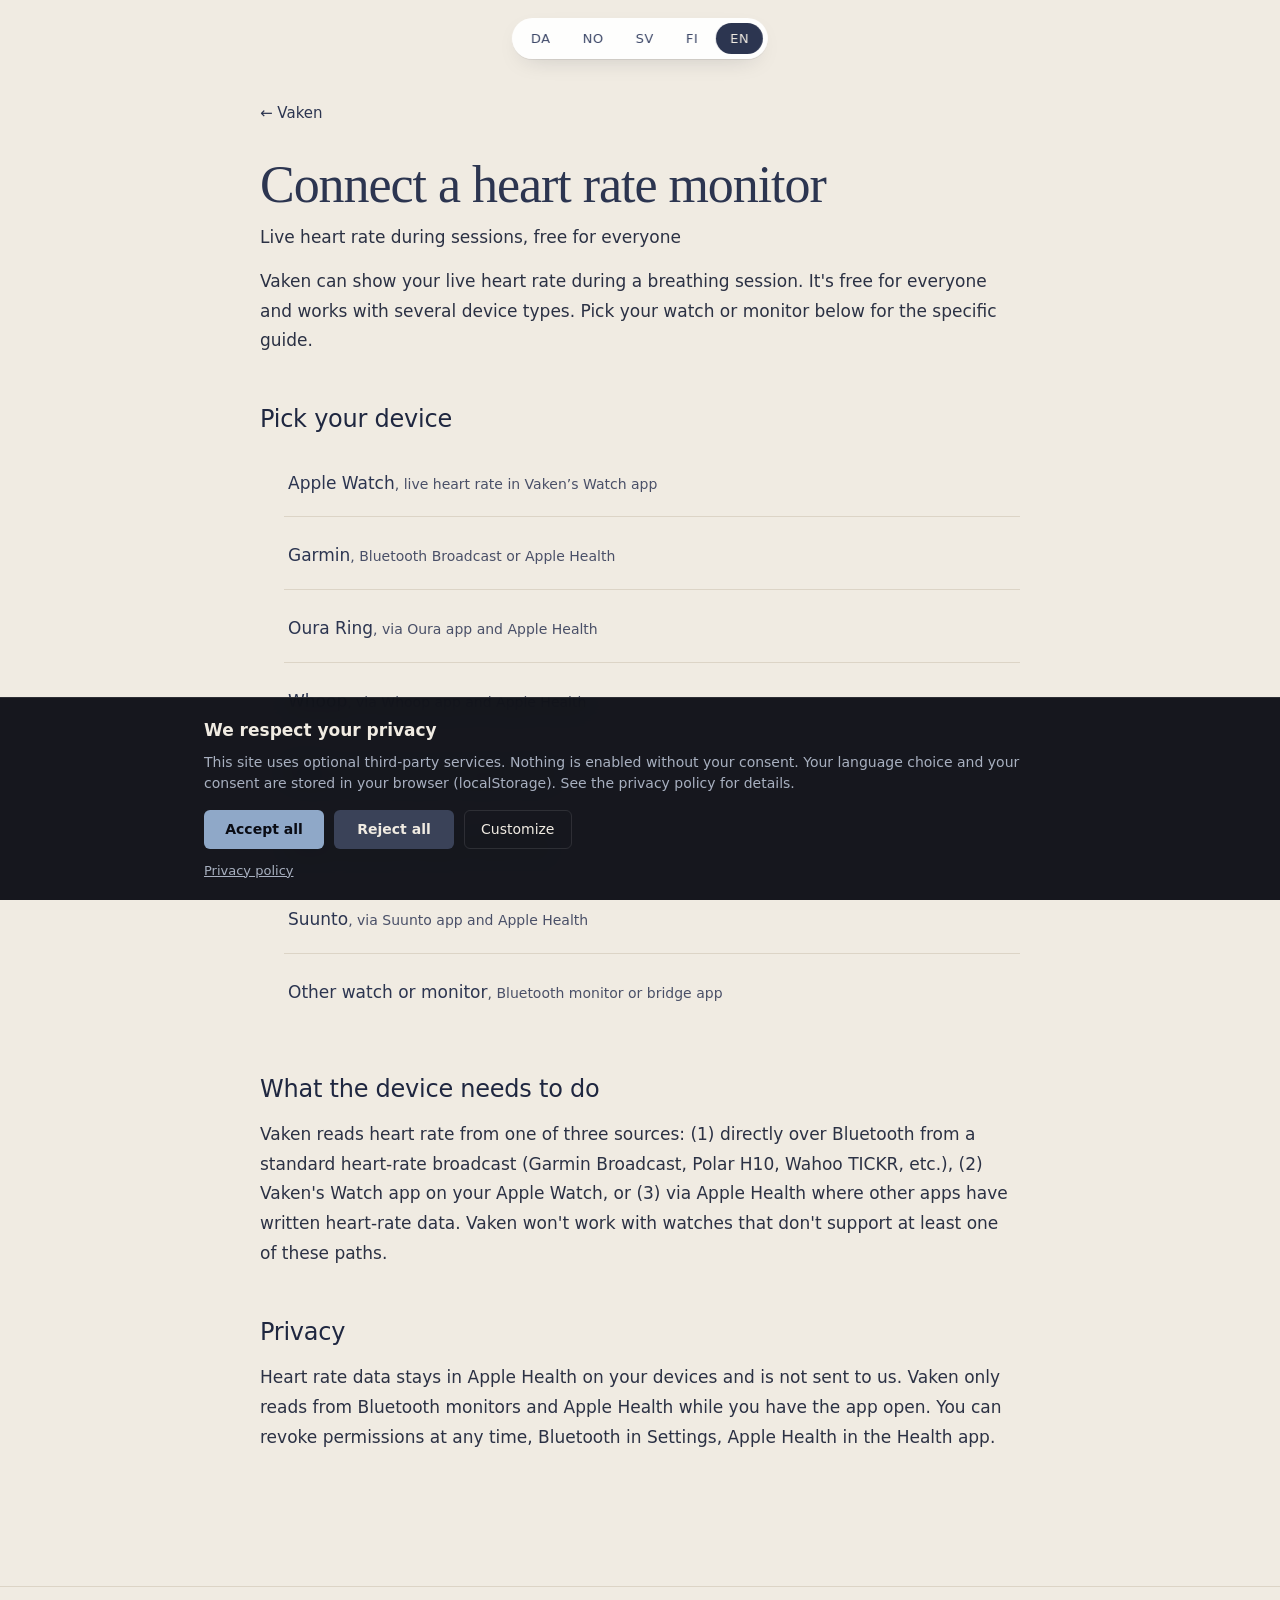
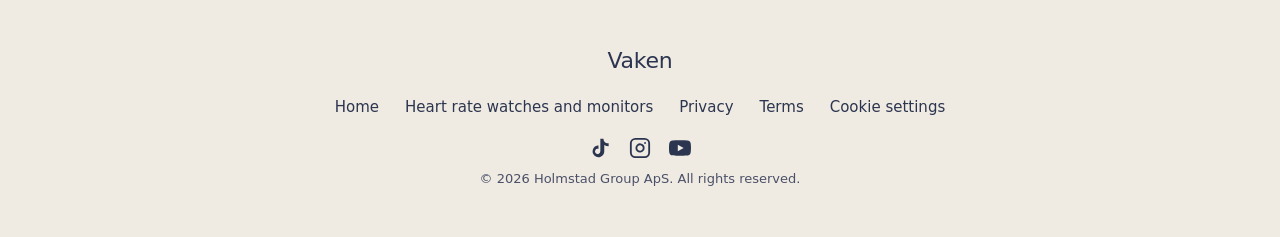
==== commit 6732266e: "fix(site): spacing before hints in guide lists, Finnish Help label - Remove the stray space before t" ====
--- a/connect/index.html
+++ b/connect/index.html
@@ -48,14 +48,14 @@
             <h2 data-da="Vælg din enhed" data-no="Velg enheten din" data-sv="Välj din enhet" data-fi="Valitse laitteesi" data-en="Pick your device">Vælg din enhed</h2>
 
             <ul class="connect-list">
-                <li><a href="/connect/apple-watch">Apple Watch <span class="connect-hint" data-da=", live puls i Vakens Watch-app" data-no=", live puls i Vakens Watch-app" data-sv=", livepuls i Vakens Watch-app" data-fi=", live-syke Vakenin Watch-sovelluksessa" data-en=", live heart rate in Vaken&rsquo;s Watch app">, live puls i Vakens Watch-app</span></a></li>
-                <li><a href="/connect/garmin">Garmin <span class="connect-hint" data-da=", Bluetooth Broadcast eller Apple Health" data-no=", Bluetooth Broadcast eller Apple Health" data-sv=", Bluetooth Broadcast eller Apple Health" data-fi=", Bluetooth Broadcast tai Apple Health" data-en=", Bluetooth Broadcast or Apple Health">, Bluetooth Broadcast eller Apple Health</span></a></li>
-                <li><a href="/connect/oura">Oura Ring <span class="connect-hint" data-da=", via Oura-app og Apple Health" data-no=", via Oura-app og Apple Health" data-sv=", via Oura-app och Apple Health" data-fi=", Oura-sovelluksen ja Apple Healthin kautta" data-en=", via Oura app and Apple Health">, via Oura-app og Apple Health</span></a></li>
-                <li><a href="/connect/whoop">Whoop <span class="connect-hint" data-da=", via Whoop-app og Apple Health" data-no=", via Whoop-app og Apple Health" data-sv=", via Whoop-app och Apple Health" data-fi=", Whoop-sovelluksen ja Apple Healthin kautta" data-en=", via Whoop app and Apple Health">, via Whoop-app og Apple Health</span></a></li>
-                <li><a href="/connect/fitbit">Fitbit <span class="connect-hint" data-da=", via Fitbit-app og Apple Health" data-no=", via Fitbit-app og Apple Health" data-sv=", via Fitbit-app och Apple Health" data-fi=", Fitbit-sovelluksen ja Apple Healthin kautta" data-en=", via Fitbit app and Apple Health">, via Fitbit-app og Apple Health</span></a></li>
-                <li><a href="/connect/polar">Polar <span class="connect-hint" data-da=", Bluetooth-bælter eller Polar Flow" data-no=", Bluetooth-belter eller Polar Flow" data-sv=", Bluetooth-bälten eller Polar Flow" data-fi=", Bluetooth-vyö tai Polar Flow" data-en=", Bluetooth straps or Polar Flow">, Bluetooth-bælter eller Polar Flow</span></a></li>
-                <li><a href="/connect/suunto">Suunto <span class="connect-hint" data-da=", via Suunto-app og Apple Health" data-no=", via Suunto-app og Apple Health" data-sv=", via Suunto-app och Apple Health" data-fi=", Suunto-sovelluksen ja Apple Healthin kautta" data-en=", via Suunto app and Apple Health">, via Suunto-app og Apple Health</span></a></li>
-                <li><a href="/connect/other"><span data-da="Andet ur eller pulsmåler" data-no="Annet ur eller pulsmåler" data-sv="Annan klocka eller pulsmätare" data-fi="Muu kello tai sykemittari" data-en="Other watch or monitor">Andet ur eller pulsmåler</span> <span class="connect-hint" data-da=", Bluetooth-pulsmåler eller bridge-app" data-no=", Bluetooth-pulsmåler eller bridge-app" data-sv=", Bluetooth-pulsmätare eller bridge-app" data-fi=", Bluetooth-sykemittari tai bridge-sovellus" data-en=", Bluetooth monitor or bridge app">, Bluetooth-pulsmåler eller bridge-app</span></a></li>
+                <li><a href="/connect/apple-watch">Apple Watch<span class="connect-hint" data-da=", live puls i Vakens Watch-app" data-no=", live puls i Vakens Watch-app" data-sv=", livepuls i Vakens Watch-app" data-fi=", live-syke Vakenin Watch-sovelluksessa" data-en=", live heart rate in Vaken&rsquo;s Watch app">, live puls i Vakens Watch-app</span></a></li>
+                <li><a href="/connect/garmin">Garmin<span class="connect-hint" data-da=", Bluetooth Broadcast eller Apple Health" data-no=", Bluetooth Broadcast eller Apple Health" data-sv=", Bluetooth Broadcast eller Apple Health" data-fi=", Bluetooth Broadcast tai Apple Health" data-en=", Bluetooth Broadcast or Apple Health">, Bluetooth Broadcast eller Apple Health</span></a></li>
+                <li><a href="/connect/oura">Oura Ring<span class="connect-hint" data-da=", via Oura-app og Apple Health" data-no=", via Oura-app og Apple Health" data-sv=", via Oura-app och Apple Health" data-fi=", Oura-sovelluksen ja Apple Healthin kautta" data-en=", via Oura app and Apple Health">, via Oura-app og Apple Health</span></a></li>
+                <li><a href="/connect/whoop">Whoop<span class="connect-hint" data-da=", via Whoop-app og Apple Health" data-no=", via Whoop-app og Apple Health" data-sv=", via Whoop-app och Apple Health" data-fi=", Whoop-sovelluksen ja Apple Healthin kautta" data-en=", via Whoop app and Apple Health">, via Whoop-app og Apple Health</span></a></li>
+                <li><a href="/connect/fitbit">Fitbit<span class="connect-hint" data-da=", via Fitbit-app og Apple Health" data-no=", via Fitbit-app og Apple Health" data-sv=", via Fitbit-app och Apple Health" data-fi=", Fitbit-sovelluksen ja Apple Healthin kautta" data-en=", via Fitbit app and Apple Health">, via Fitbit-app og Apple Health</span></a></li>
+                <li><a href="/connect/polar">Polar<span class="connect-hint" data-da=", Bluetooth-bælter eller Polar Flow" data-no=", Bluetooth-belter eller Polar Flow" data-sv=", Bluetooth-bälten eller Polar Flow" data-fi=", Bluetooth-vyö tai Polar Flow" data-en=", Bluetooth straps or Polar Flow">, Bluetooth-bælter eller Polar Flow</span></a></li>
+                <li><a href="/connect/suunto">Suunto<span class="connect-hint" data-da=", via Suunto-app og Apple Health" data-no=", via Suunto-app og Apple Health" data-sv=", via Suunto-app och Apple Health" data-fi=", Suunto-sovelluksen ja Apple Healthin kautta" data-en=", via Suunto app and Apple Health">, via Suunto-app og Apple Health</span></a></li>
+                <li><a href="/connect/other"><span data-da="Andet ur eller pulsmåler" data-no="Annet ur eller pulsmåler" data-sv="Annan klocka eller pulsmätare" data-fi="Muu kello tai sykemittari" data-en="Other watch or monitor">Andet ur eller pulsmåler</span><span class="connect-hint" data-da=", Bluetooth-pulsmåler eller bridge-app" data-no=", Bluetooth-pulsmåler eller bridge-app" data-sv=", Bluetooth-pulsmätare eller bridge-app" data-fi=", Bluetooth-sykemittari tai bridge-sovellus" data-en=", Bluetooth monitor or bridge app">, Bluetooth-pulsmåler eller bridge-app</span></a></li>
             </ul>
 
             <h2 data-da="Hvad enheden skal kunne" data-no="Hva enheten må kunne" data-sv="Vad enheten behöver kunna" data-fi="Mitä laitteen pitää pystyä" data-en="What the device needs to do">Hvad enheden skal kunne</h2>
